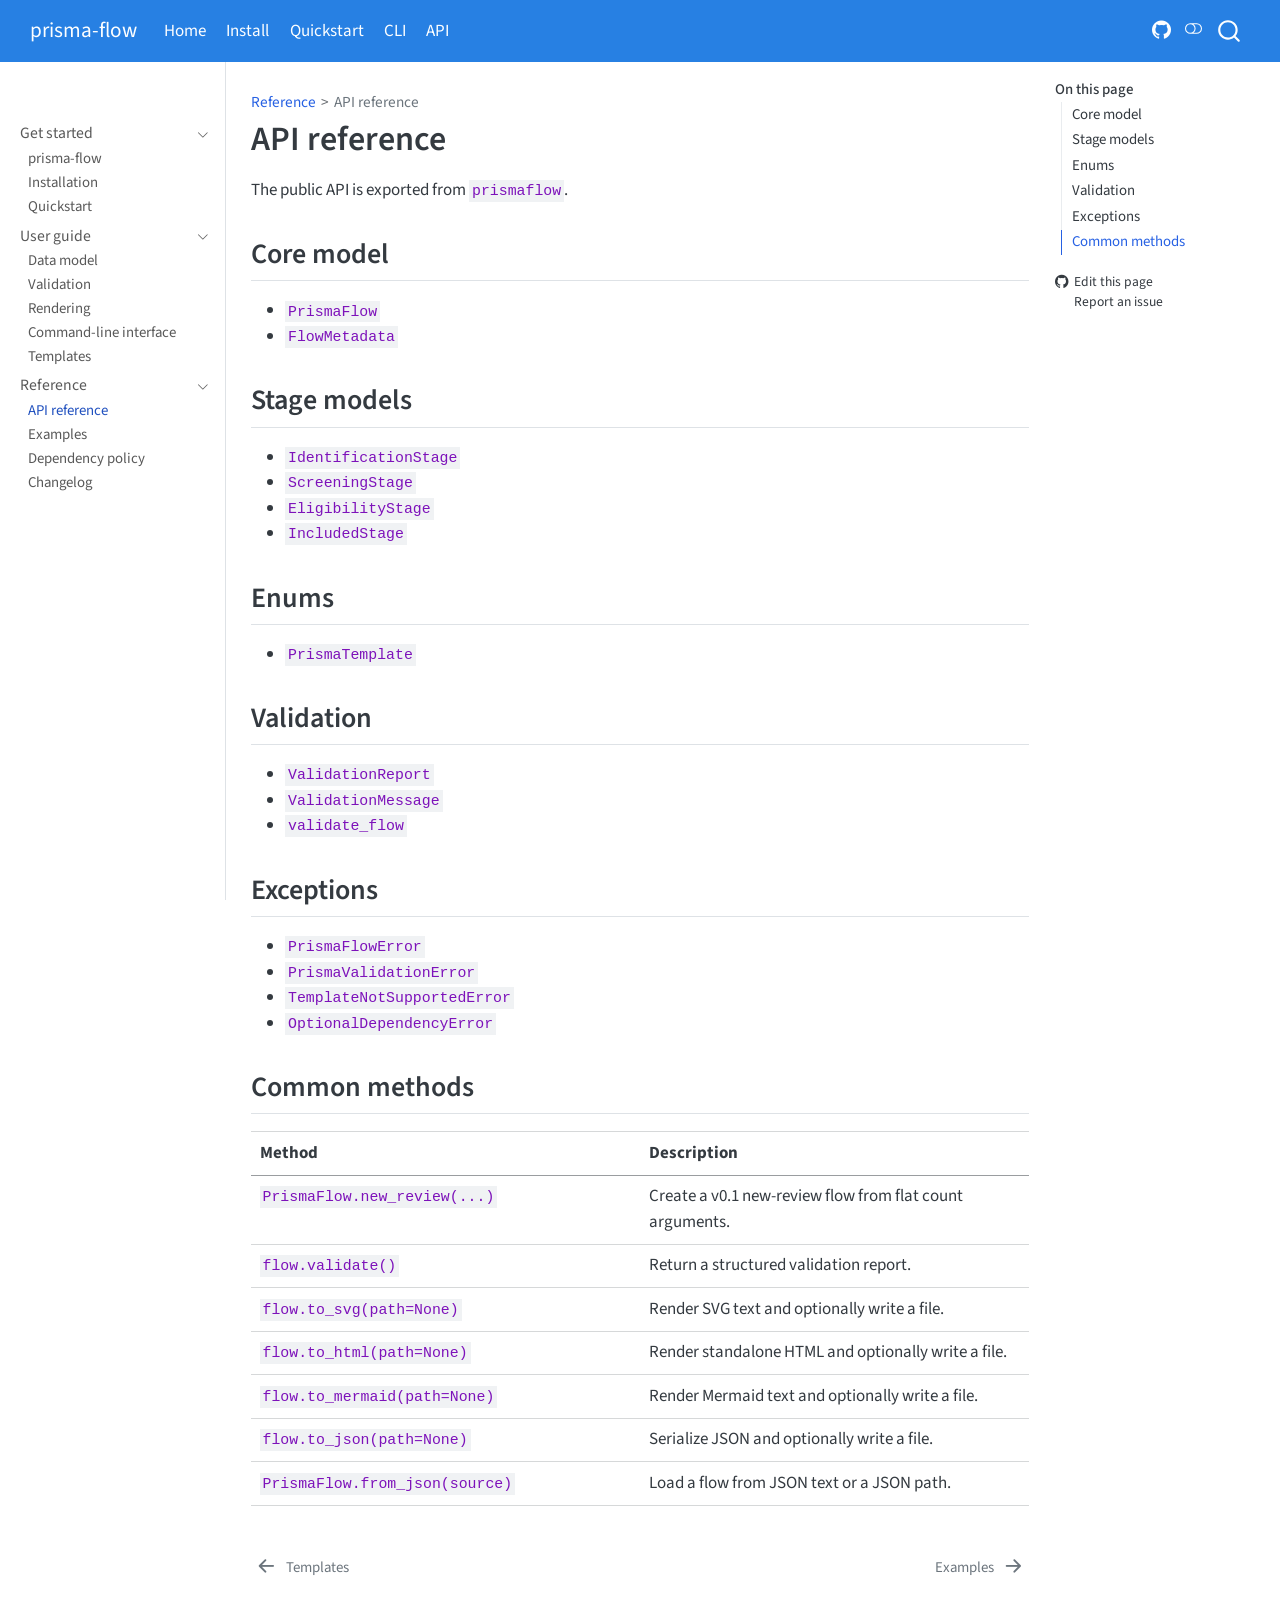
==== api.html @ 92dd4b5c "deploy: 2b3ecf8a06c8c4b205430295c2ef32ba2f91b2fa" ====
<!DOCTYPE html>
<html xmlns="http://www.w3.org/1999/xhtml" lang="en" xml:lang="en"><head>

<meta charset="utf-8">
<meta name="generator" content="quarto-1.9.37">

<meta name="viewport" content="width=device-width, initial-scale=1.0, user-scalable=yes">


<title>API reference – prisma-flow</title>
<style>
/* Default styles provided by pandoc.
** See https://pandoc.org/MANUAL.html#variables-for-html for config info.
*/
code{white-space: pre-wrap;}
span.smallcaps{font-variant: small-caps;}
div.columns{display: flex; gap: min(4vw, 1.5em);}
div.column{flex: auto; overflow-x: auto;}
div.hanging-indent{margin-left: 1.5em; text-indent: -1.5em;}
ul.task-list{list-style: none;}
ul.task-list li input[type="checkbox"] {
  width: 0.8em;
  margin: 0 0.8em 0.2em -1em; /* quarto-specific, see https://github.com/quarto-dev/quarto-cli/issues/4556 */ 
  vertical-align: middle;
}
</style>


<script src="site_libs/quarto-nav/quarto-nav.js"></script>
<script src="site_libs/quarto-nav/headroom.min.js"></script>
<script src="site_libs/clipboard/clipboard.min.js"></script>
<script src="site_libs/quarto-search/autocomplete.umd.js"></script>
<script src="site_libs/quarto-search/fuse.min.js"></script>
<script src="site_libs/quarto-search/quarto-search.js"></script>
<meta name="quarto:offset" content="./">
<link href="./examples.html" rel="next">
<link href="./templates.html" rel="prev">
<script src="site_libs/quarto-html/quarto.js" type="module"></script>
<script src="site_libs/quarto-html/tabsets/tabsets.js" type="module"></script>
<script src="site_libs/quarto-html/popper.min.js"></script>
<script src="site_libs/quarto-html/tippy.umd.min.js"></script>
<script src="site_libs/quarto-html/anchor.min.js"></script>
<link href="site_libs/quarto-html/tippy.css" rel="stylesheet">
<link href="site_libs/quarto-html/quarto-syntax-highlighting-7f8f88aac4f3542376d5c11b86a4c14d.css" rel="stylesheet" class="quarto-color-scheme" id="quarto-text-highlighting-styles">
<link href="site_libs/quarto-html/quarto-syntax-highlighting-dark-d0ae9245876894da5ac7e18953ecc5cc.css" rel="stylesheet" class="quarto-color-scheme quarto-color-alternate" id="quarto-text-highlighting-styles">
<link href="site_libs/quarto-html/quarto-syntax-highlighting-7f8f88aac4f3542376d5c11b86a4c14d.css" rel="stylesheet" class="quarto-color-scheme-extra" id="quarto-text-highlighting-styles">
<script src="site_libs/bootstrap/bootstrap.min.js"></script>
<link href="site_libs/bootstrap/bootstrap-icons.css" rel="stylesheet">
<link href="site_libs/bootstrap/bootstrap-ca876d9c3e9115ecd0f4bfac19b8b09c.min.css" rel="stylesheet" append-hash="true" class="quarto-color-scheme" id="quarto-bootstrap" data-mode="light">
<link href="site_libs/bootstrap/bootstrap-dark-ae6c1665d98a64ec5874f8fe7ee734e1.min.css" rel="stylesheet" append-hash="true" class="quarto-color-scheme quarto-color-alternate" id="quarto-bootstrap" data-mode="dark">
<link href="site_libs/bootstrap/bootstrap-ca876d9c3e9115ecd0f4bfac19b8b09c.min.css" rel="stylesheet" append-hash="true" class="quarto-color-scheme-extra" id="quarto-bootstrap" data-mode="light">
<script id="quarto-search-options" type="application/json">{
  "location": "navbar",
  "copy-button": false,
  "collapse-after": 3,
  "panel-placement": "end",
  "type": "overlay",
  "limit": 50,
  "keyboard-shortcut": [
    "f",
    "/",
    "s"
  ],
  "show-item-context": false,
  "language": {
    "search-no-results-text": "No results",
    "search-matching-documents-text": "matching documents",
    "search-copy-link-title": "Copy link to search",
    "search-hide-matches-text": "Hide additional matches",
    "search-more-match-text": "more match in this document",
    "search-more-matches-text": "more matches in this document",
    "search-clear-button-title": "Clear",
    "search-text-placeholder": "",
    "search-detached-cancel-button-title": "Cancel",
    "search-submit-button-title": "Submit",
    "search-label": "Search"
  }
}</script>


<link rel="stylesheet" href="styles.css">
</head>

<body class="nav-sidebar docked nav-fixed quarto-light"><script id="quarto-html-before-body" type="application/javascript">
    const toggleBodyColorMode = (bsSheetEl) => {
      const mode = bsSheetEl.getAttribute("data-mode");
      const bodyEl = window.document.querySelector("body");
      if (mode === "dark") {
        bodyEl.classList.add("quarto-dark");
        bodyEl.classList.remove("quarto-light");
      } else {
        bodyEl.classList.add("quarto-light");
        bodyEl.classList.remove("quarto-dark");
      }
    }
    const toggleBodyColorPrimary = () => {
      const bsSheetEl = window.document.querySelector("link#quarto-bootstrap:not([rel=disabled-stylesheet])");
      if (bsSheetEl) {
        toggleBodyColorMode(bsSheetEl);
      }
    }
    const setColorSchemeToggle = (alternate) => {
      const toggles = window.document.querySelectorAll('.quarto-color-scheme-toggle');
      for (let i=0; i < toggles.length; i++) {
        const toggle = toggles[i];
        if (toggle) {
          if (alternate) {
            toggle.classList.add("alternate");
          } else {
            toggle.classList.remove("alternate");
          }
        }
      }
    };
    const toggleColorMode = (alternate) => {
      // Switch the stylesheets
      const primaryStylesheets = window.document.querySelectorAll('link.quarto-color-scheme:not(.quarto-color-alternate)');
      const alternateStylesheets = window.document.querySelectorAll('link.quarto-color-scheme.quarto-color-alternate');
      manageTransitions('#quarto-margin-sidebar .nav-link', false);
      if (alternate) {
        // note: dark is layered on light, we don't disable primary!
        enableStylesheet(alternateStylesheets);
        for (const sheetNode of alternateStylesheets) {
          if (sheetNode.id === "quarto-bootstrap") {
            toggleBodyColorMode(sheetNode);
          }
        }
      } else {
        disableStylesheet(alternateStylesheets);
        enableStylesheet(primaryStylesheets)
        toggleBodyColorPrimary();
      }
      manageTransitions('#quarto-margin-sidebar .nav-link', true);
      // Switch the toggles
      setColorSchemeToggle(alternate)
      // Hack to workaround the fact that safari doesn't
      // properly recolor the scrollbar when toggling (#1455)
      if (navigator.userAgent.indexOf('Safari') > 0 && navigator.userAgent.indexOf('Chrome') == -1) {
        manageTransitions("body", false);
        window.scrollTo(0, 1);
        setTimeout(() => {
          window.scrollTo(0, 0);
          manageTransitions("body", true);
        }, 40);
      }
    }
    const disableStylesheet = (stylesheets) => {
      for (let i=0; i < stylesheets.length; i++) {
        const stylesheet = stylesheets[i];
        stylesheet.rel = 'disabled-stylesheet';
      }
    }
    const enableStylesheet = (stylesheets) => {
      for (let i=0; i < stylesheets.length; i++) {
        const stylesheet = stylesheets[i];
        if(stylesheet.rel !== 'stylesheet') { // for Chrome, which will still FOUC without this check
          stylesheet.rel = 'stylesheet';
        }
      }
    }
    const manageTransitions = (selector, allowTransitions) => {
      const els = window.document.querySelectorAll(selector);
      for (let i=0; i < els.length; i++) {
        const el = els[i];
        if (allowTransitions) {
          el.classList.remove('notransition');
        } else {
          el.classList.add('notransition');
        }
      }
    }
    const isFileUrl = () => {
      return window.location.protocol === 'file:';
    }
    const hasAlternateSentinel = () => {
      let styleSentinel = getColorSchemeSentinel();
      if (styleSentinel !== null) {
        return styleSentinel === "alternate";
      } else {
        return false;
      }
    }
    const setStyleSentinel = (alternate) => {
      const value = alternate ? "alternate" : "default";
      if (!isFileUrl()) {
        window.localStorage.setItem("quarto-color-scheme", value);
      } else {
        localAlternateSentinel = value;
      }
    }
    const getColorSchemeSentinel = () => {
      if (!isFileUrl()) {
        const storageValue = window.localStorage.getItem("quarto-color-scheme");
        return storageValue != null ? storageValue : localAlternateSentinel;
      } else {
        return localAlternateSentinel;
      }
    }
    const toggleGiscusIfUsed = (isAlternate, darkModeDefault) => {
      const baseTheme = document.querySelector('#giscus-base-theme')?.value ?? 'light';
      const alternateTheme = document.querySelector('#giscus-alt-theme')?.value ?? 'dark';
      let newTheme = '';
      if(authorPrefersDark) {
        newTheme = isAlternate ? baseTheme : alternateTheme;
      } else {
        newTheme = isAlternate ? alternateTheme : baseTheme;
      }
      const changeGiscusTheme = () => {
        // From: https://github.com/giscus/giscus/issues/336
        const sendMessage = (message) => {
          const iframe = document.querySelector('iframe.giscus-frame');
          if (!iframe) return;
          iframe.contentWindow.postMessage({ giscus: message }, 'https://giscus.app');
        }
        sendMessage({
          setConfig: {
            theme: newTheme
          }
        });
      }
      const isGiscussLoaded = window.document.querySelector('iframe.giscus-frame') !== null;
      if (isGiscussLoaded) {
        changeGiscusTheme();
      }
    };
    const authorPrefersDark = false;
    const darkModeDefault = authorPrefersDark;
      document.querySelector('link#quarto-text-highlighting-styles.quarto-color-scheme-extra').rel = 'disabled-stylesheet';
      document.querySelector('link#quarto-bootstrap.quarto-color-scheme-extra').rel = 'disabled-stylesheet';
    let localAlternateSentinel = darkModeDefault ? 'alternate' : 'default';
    // Dark / light mode switch
    window.quartoToggleColorScheme = () => {
      // Read the current dark / light value
      let toAlternate = !hasAlternateSentinel();
      toggleColorMode(toAlternate);
      setStyleSentinel(toAlternate);
      toggleGiscusIfUsed(toAlternate, darkModeDefault);
      window.dispatchEvent(new Event('resize'));
    };
    // Switch to dark mode if need be
    if (hasAlternateSentinel()) {
      toggleColorMode(true);
    } else {
      toggleColorMode(false);
    }
  </script>

<div id="quarto-search-results"></div>
  <header id="quarto-header" class="headroom fixed-top">
    <nav class="navbar navbar-expand-lg " data-bs-theme="dark">
      <div class="navbar-container container-fluid">
      <div class="navbar-brand-container mx-auto">
    <a class="navbar-brand" href="./index.html">
    <span class="navbar-title">prisma-flow</span>
    </a>
  </div>
            <div id="quarto-search" class="" title="Search"></div>
          <button class="navbar-toggler" type="button" data-bs-toggle="collapse" data-bs-target="#navbarCollapse" aria-controls="navbarCollapse" role="menu" aria-expanded="false" aria-label="Toggle navigation" onclick="if (window.quartoToggleHeadroom) { window.quartoToggleHeadroom(); }">
  <span class="navbar-toggler-icon"></span>
</button>
          <div class="collapse navbar-collapse" id="navbarCollapse">
            <ul class="navbar-nav navbar-nav-scroll me-auto">
  <li class="nav-item">
    <a class="nav-link active" href="./index.html" aria-current="page"> 
<span class="menu-text">Home</span></a>
  </li>  
  <li class="nav-item">
    <a class="nav-link" href="./installation.html"> 
<span class="menu-text">Install</span></a>
  </li>  
  <li class="nav-item">
    <a class="nav-link" href="./quickstart.html"> 
<span class="menu-text">Quickstart</span></a>
  </li>  
  <li class="nav-item">
    <a class="nav-link" href="./cli.html"> 
<span class="menu-text">CLI</span></a>
  </li>  
  <li class="nav-item">
    <a class="nav-link" href="./api.html"> 
<span class="menu-text">API</span></a>
  </li>  
</ul>
            <ul class="navbar-nav navbar-nav-scroll ms-auto">
  <li class="nav-item compact">
    <a class="nav-link" href="https://github.com/osl-incubator/prisma-flow"> <i class="bi bi-github" role="img" aria-label="GitHub repository">
</i> 
<span class="menu-text"></span></a>
  </li>  
</ul>
          </div> <!-- /navcollapse -->
            <div class="quarto-navbar-tools">
  <a href="" class="quarto-color-scheme-toggle quarto-navigation-tool  px-1" onclick="window.quartoToggleColorScheme(); return false;" title="Toggle dark mode"><i class="bi"></i></a>
</div>
      </div> <!-- /container-fluid -->
    </nav>
  <nav class="quarto-secondary-nav">
    <div class="container-fluid d-flex">
      <button type="button" class="quarto-btn-toggle btn" data-bs-toggle="collapse" role="button" data-bs-target=".quarto-sidebar-collapse-item" aria-controls="quarto-sidebar" aria-expanded="false" aria-label="Toggle sidebar navigation" onclick="if (window.quartoToggleHeadroom) { window.quartoToggleHeadroom(); }">
        <i class="bi bi-layout-text-sidebar-reverse"></i>
      </button>
        <nav class="quarto-page-breadcrumbs" aria-label="breadcrumb"><ol class="breadcrumb"><li class="breadcrumb-item"><a href="./api.html">Reference</a></li><li class="breadcrumb-item"><a href="./api.html">API reference</a></li></ol></nav>
        <a class="flex-grow-1" role="navigation" data-bs-toggle="collapse" data-bs-target=".quarto-sidebar-collapse-item" aria-controls="quarto-sidebar" aria-expanded="false" aria-label="Toggle sidebar navigation" onclick="if (window.quartoToggleHeadroom) { window.quartoToggleHeadroom(); }">      
        </a>
      <button type="button" class="btn quarto-search-button" aria-label="Search" onclick="window.quartoOpenSearch();">
        <i class="bi bi-search"></i>
      </button>
    </div>
  </nav>
</header>
<!-- content -->
<div id="quarto-content" class="quarto-container page-columns page-rows-contents page-layout-article page-navbar">
<!-- sidebar -->
  <nav id="quarto-sidebar" class="sidebar collapse collapse-horizontal quarto-sidebar-collapse-item sidebar-navigation docked overflow-auto">
        <div class="mt-2 flex-shrink-0 align-items-center">
        <div class="sidebar-search">
        <div id="quarto-search" class="" title="Search"></div>
        </div>
        </div>
    <div class="sidebar-menu-container"> 
    <ul class="list-unstyled mt-1">
        <li class="sidebar-item sidebar-item-section">
      <div class="sidebar-item-container"> 
            <a class="sidebar-item-text sidebar-link text-start" data-bs-toggle="collapse" data-bs-target="#quarto-sidebar-section-1" role="navigation" aria-expanded="true">
 <span class="menu-text">Get started</span></a>
          <a class="sidebar-item-toggle text-start" data-bs-toggle="collapse" data-bs-target="#quarto-sidebar-section-1" role="navigation" aria-expanded="true" aria-label="Toggle section">
            <i class="bi bi-chevron-right ms-2"></i>
          </a> 
      </div>
      <ul id="quarto-sidebar-section-1" class="collapse list-unstyled sidebar-section depth1 show">  
          <li class="sidebar-item">
  <div class="sidebar-item-container"> 
  <a href="./index.html" class="sidebar-item-text sidebar-link">
 <span class="menu-text">prisma-flow</span></a>
  </div>
</li>
          <li class="sidebar-item">
  <div class="sidebar-item-container"> 
  <a href="./installation.html" class="sidebar-item-text sidebar-link">
 <span class="menu-text">Installation</span></a>
  </div>
</li>
          <li class="sidebar-item">
  <div class="sidebar-item-container"> 
  <a href="./quickstart.html" class="sidebar-item-text sidebar-link">
 <span class="menu-text">Quickstart</span></a>
  </div>
</li>
      </ul>
  </li>
        <li class="sidebar-item sidebar-item-section">
      <div class="sidebar-item-container"> 
            <a class="sidebar-item-text sidebar-link text-start" data-bs-toggle="collapse" data-bs-target="#quarto-sidebar-section-2" role="navigation" aria-expanded="true">
 <span class="menu-text">User guide</span></a>
          <a class="sidebar-item-toggle text-start" data-bs-toggle="collapse" data-bs-target="#quarto-sidebar-section-2" role="navigation" aria-expanded="true" aria-label="Toggle section">
            <i class="bi bi-chevron-right ms-2"></i>
          </a> 
      </div>
      <ul id="quarto-sidebar-section-2" class="collapse list-unstyled sidebar-section depth1 show">  
          <li class="sidebar-item">
  <div class="sidebar-item-container"> 
  <a href="./data-model.html" class="sidebar-item-text sidebar-link">
 <span class="menu-text">Data model</span></a>
  </div>
</li>
          <li class="sidebar-item">
  <div class="sidebar-item-container"> 
  <a href="./validation.html" class="sidebar-item-text sidebar-link">
 <span class="menu-text">Validation</span></a>
  </div>
</li>
          <li class="sidebar-item">
  <div class="sidebar-item-container"> 
  <a href="./rendering.html" class="sidebar-item-text sidebar-link">
 <span class="menu-text">Rendering</span></a>
  </div>
</li>
          <li class="sidebar-item">
  <div class="sidebar-item-container"> 
  <a href="./cli.html" class="sidebar-item-text sidebar-link">
 <span class="menu-text">Command-line interface</span></a>
  </div>
</li>
          <li class="sidebar-item">
  <div class="sidebar-item-container"> 
  <a href="./templates.html" class="sidebar-item-text sidebar-link">
 <span class="menu-text">Templates</span></a>
  </div>
</li>
      </ul>
  </li>
        <li class="sidebar-item sidebar-item-section">
      <div class="sidebar-item-container"> 
            <a class="sidebar-item-text sidebar-link text-start" data-bs-toggle="collapse" data-bs-target="#quarto-sidebar-section-3" role="navigation" aria-expanded="true">
 <span class="menu-text">Reference</span></a>
          <a class="sidebar-item-toggle text-start" data-bs-toggle="collapse" data-bs-target="#quarto-sidebar-section-3" role="navigation" aria-expanded="true" aria-label="Toggle section">
            <i class="bi bi-chevron-right ms-2"></i>
          </a> 
      </div>
      <ul id="quarto-sidebar-section-3" class="collapse list-unstyled sidebar-section depth1 show">  
          <li class="sidebar-item">
  <div class="sidebar-item-container"> 
  <a href="./api.html" class="sidebar-item-text sidebar-link active">
 <span class="menu-text">API reference</span></a>
  </div>
</li>
          <li class="sidebar-item">
  <div class="sidebar-item-container"> 
  <a href="./examples.html" class="sidebar-item-text sidebar-link">
 <span class="menu-text">Examples</span></a>
  </div>
</li>
          <li class="sidebar-item">
  <div class="sidebar-item-container"> 
  <a href="./dependency-policy.html" class="sidebar-item-text sidebar-link">
 <span class="menu-text">Dependency policy</span></a>
  </div>
</li>
          <li class="sidebar-item">
  <div class="sidebar-item-container"> 
  <a href="./changelog.html" class="sidebar-item-text sidebar-link">
 <span class="menu-text">Changelog</span></a>
  </div>
</li>
      </ul>
  </li>
    </ul>
    </div>
</nav>
<div id="quarto-sidebar-glass" class="quarto-sidebar-collapse-item" data-bs-toggle="collapse" data-bs-target=".quarto-sidebar-collapse-item"></div>
<!-- margin-sidebar -->
    <div id="quarto-margin-sidebar" class="sidebar margin-sidebar">
        <nav id="TOC" role="doc-toc" class="toc-active">
    <h2 id="toc-title">On this page</h2>
   
  <ul>
  <li><a href="#core-model" id="toc-core-model" class="nav-link active" data-scroll-target="#core-model">Core model</a></li>
  <li><a href="#stage-models" id="toc-stage-models" class="nav-link" data-scroll-target="#stage-models">Stage models</a></li>
  <li><a href="#enums" id="toc-enums" class="nav-link" data-scroll-target="#enums">Enums</a></li>
  <li><a href="#validation" id="toc-validation" class="nav-link" data-scroll-target="#validation">Validation</a></li>
  <li><a href="#exceptions" id="toc-exceptions" class="nav-link" data-scroll-target="#exceptions">Exceptions</a></li>
  <li><a href="#common-methods" id="toc-common-methods" class="nav-link" data-scroll-target="#common-methods">Common methods</a></li>
  </ul>
<div class="toc-actions"><ul><li><a href="https://github.com/osl-incubator/prisma-flow/edit/main/api.qmd" class="toc-action"><i class="bi bi-github"></i>Edit this page</a></li><li><a href="https://github.com/osl-incubator/prisma-flow/issues/new" class="toc-action"><i class="bi empty"></i>Report an issue</a></li></ul></div></nav>
    </div>
<!-- main -->
<main class="content" id="quarto-document-content">


<header id="title-block-header" class="quarto-title-block default"><nav class="quarto-page-breadcrumbs quarto-title-breadcrumbs d-none d-lg-block" aria-label="breadcrumb"><ol class="breadcrumb"><li class="breadcrumb-item"><a href="./api.html">Reference</a></li><li class="breadcrumb-item"><a href="./api.html">API reference</a></li></ol></nav>
<div class="quarto-title">
<h1 class="title">API reference</h1>
</div>



<div class="quarto-title-meta">

    
  
    
  </div>
  


</header>


<p>The public API is exported from <code>prismaflow</code>.</p>
<section id="core-model" class="level2">
<h2 class="anchored" data-anchor-id="core-model">Core model</h2>
<ul>
<li><code>PrismaFlow</code></li>
<li><code>FlowMetadata</code></li>
</ul>
</section>
<section id="stage-models" class="level2">
<h2 class="anchored" data-anchor-id="stage-models">Stage models</h2>
<ul>
<li><code>IdentificationStage</code></li>
<li><code>ScreeningStage</code></li>
<li><code>EligibilityStage</code></li>
<li><code>IncludedStage</code></li>
</ul>
</section>
<section id="enums" class="level2">
<h2 class="anchored" data-anchor-id="enums">Enums</h2>
<ul>
<li><code>PrismaTemplate</code></li>
</ul>
</section>
<section id="validation" class="level2">
<h2 class="anchored" data-anchor-id="validation">Validation</h2>
<ul>
<li><code>ValidationReport</code></li>
<li><code>ValidationMessage</code></li>
<li><code>validate_flow</code></li>
</ul>
</section>
<section id="exceptions" class="level2">
<h2 class="anchored" data-anchor-id="exceptions">Exceptions</h2>
<ul>
<li><code>PrismaFlowError</code></li>
<li><code>PrismaValidationError</code></li>
<li><code>TemplateNotSupportedError</code></li>
<li><code>OptionalDependencyError</code></li>
</ul>
</section>
<section id="common-methods" class="level2">
<h2 class="anchored" data-anchor-id="common-methods">Common methods</h2>
<table class="caption-top table">
<colgroup>
<col style="width: 50%">
<col style="width: 50%">
</colgroup>
<thead>
<tr class="header">
<th>Method</th>
<th>Description</th>
</tr>
</thead>
<tbody>
<tr class="odd">
<td><code>PrismaFlow.new_review(...)</code></td>
<td>Create a v0.1 new-review flow from flat count arguments.</td>
</tr>
<tr class="even">
<td><code>flow.validate()</code></td>
<td>Return a structured validation report.</td>
</tr>
<tr class="odd">
<td><code>flow.to_svg(path=None)</code></td>
<td>Render SVG text and optionally write a file.</td>
</tr>
<tr class="even">
<td><code>flow.to_html(path=None)</code></td>
<td>Render standalone HTML and optionally write a file.</td>
</tr>
<tr class="odd">
<td><code>flow.to_mermaid(path=None)</code></td>
<td>Render Mermaid text and optionally write a file.</td>
</tr>
<tr class="even">
<td><code>flow.to_json(path=None)</code></td>
<td>Serialize JSON and optionally write a file.</td>
</tr>
<tr class="odd">
<td><code>PrismaFlow.from_json(source)</code></td>
<td>Load a flow from JSON text or a JSON path.</td>
</tr>
</tbody>
</table>


</section>

</main> <!-- /main -->
<script id="quarto-html-after-body" type="application/javascript">
  window.document.addEventListener("DOMContentLoaded", function (event) {
    // Ensure there is a toggle, if there isn't float one in the top right
    if (window.document.querySelector('.quarto-color-scheme-toggle') === null) {
      const a = window.document.createElement('a');
      a.classList.add('top-right');
      a.classList.add('quarto-color-scheme-toggle');
      a.href = "";
      a.onclick = function() { try { window.quartoToggleColorScheme(); } catch {} return false; };
      const i = window.document.createElement("i");
      i.classList.add('bi');
      a.appendChild(i);
      window.document.body.appendChild(a);
    }
    setColorSchemeToggle(hasAlternateSentinel())
    const icon = "";
    const anchorJS = new window.AnchorJS();
    anchorJS.options = {
      placement: 'right',
      icon: icon
    };
    anchorJS.add('.anchored');
    const isCodeAnnotation = (el) => {
      for (const clz of el.classList) {
        if (clz.startsWith('code-annotation-')) {                     
          return true;
        }
      }
      return false;
    }
    const onCopySuccess = function(e) {
      // button target
      const button = e.trigger;
      // don't keep focus
      button.blur();
      // flash "checked"
      button.classList.add('code-copy-button-checked');
      var currentTitle = button.getAttribute("title");
      button.setAttribute("title", "Copied!");
      let tooltip;
      if (window.bootstrap) {
        button.setAttribute("data-bs-toggle", "tooltip");
        button.setAttribute("data-bs-placement", "left");
        button.setAttribute("data-bs-title", "Copied!");
        tooltip = new bootstrap.Tooltip(button, 
          { trigger: "manual", 
            customClass: "code-copy-button-tooltip",
            offset: [0, -8]});
        tooltip.show();    
      }
      setTimeout(function() {
        if (tooltip) {
          tooltip.hide();
          button.removeAttribute("data-bs-title");
          button.removeAttribute("data-bs-toggle");
          button.removeAttribute("data-bs-placement");
        }
        button.setAttribute("title", currentTitle);
        button.classList.remove('code-copy-button-checked');
      }, 1000);
      // clear code selection
      e.clearSelection();
    }
    const getTextToCopy = function(trigger) {
      const outerScaffold = trigger.parentElement.cloneNode(true);
      const codeEl = outerScaffold.querySelector('code');
      for (const childEl of codeEl.children) {
        if (isCodeAnnotation(childEl)) {
          childEl.remove();
        }
      }
      return codeEl.innerText;
    }
    const clipboard = new window.ClipboardJS('.code-copy-button:not([data-in-quarto-modal])', {
      text: getTextToCopy
    });
    clipboard.on('success', onCopySuccess);
    if (window.document.getElementById('quarto-embedded-source-code-modal')) {
      const clipboardModal = new window.ClipboardJS('.code-copy-button[data-in-quarto-modal]', {
        text: getTextToCopy,
        container: window.document.getElementById('quarto-embedded-source-code-modal')
      });
      clipboardModal.on('success', onCopySuccess);
    }
      var localhostRegex = new RegExp(/^(?:http|https):\/\/localhost\:?[0-9]*\//);
      var mailtoRegex = new RegExp(/^mailto:/);
        var filterRegex = new RegExp("https:\/\/osl-incubator\.github\.io\/prisma-flow\/");
      var isInternal = (href) => {
          return filterRegex.test(href) || localhostRegex.test(href) || mailtoRegex.test(href);
      }
      // Inspect non-navigation links and adorn them if external
     var links = window.document.querySelectorAll('a[href]:not(.nav-link):not(.navbar-brand):not(.toc-action):not(.sidebar-link):not(.sidebar-item-toggle):not(.pagination-link):not(.no-external):not([aria-hidden]):not(.dropdown-item):not(.quarto-navigation-tool):not(.about-link)');
      for (var i=0; i<links.length; i++) {
        const link = links[i];
        if (!isInternal(link.href)) {
          // undo the damage that might have been done by quarto-nav.js in the case of
          // links that we want to consider external
          if (link.dataset.originalHref !== undefined) {
            link.href = link.dataset.originalHref;
          }
            // target, if specified
            link.setAttribute("target", "_blank");
            if (link.getAttribute("rel") === null) {
              link.setAttribute("rel", "noopener");
            }
        }
      }
    function tippyHover(el, contentFn, onTriggerFn, onUntriggerFn) {
      const config = {
        allowHTML: true,
        maxWidth: 500,
        delay: 100,
        arrow: false,
        appendTo: function(el) {
            return el.parentElement;
        },
        interactive: true,
        interactiveBorder: 10,
        theme: 'quarto',
        placement: 'bottom-start',
      };
      if (contentFn) {
        config.content = contentFn;
      }
      if (onTriggerFn) {
        config.onTrigger = onTriggerFn;
      }
      if (onUntriggerFn) {
        config.onUntrigger = onUntriggerFn;
      }
      window.tippy(el, config); 
    }
    const noterefs = window.document.querySelectorAll('a[role="doc-noteref"]');
    for (var i=0; i<noterefs.length; i++) {
      const ref = noterefs[i];
      tippyHover(ref, function() {
        // use id or data attribute instead here
        let href = ref.getAttribute('data-footnote-href') || ref.getAttribute('href');
        try { href = new URL(href).hash; } catch {}
        const id = href.replace(/^#\/?/, "");
        const note = window.document.getElementById(id);
        if (note) {
          return note.innerHTML;
        } else {
          return "";
        }
      });
    }
    const xrefs = window.document.querySelectorAll('a.quarto-xref');
    const processXRef = (id, note) => {
      // Strip column container classes
      const stripColumnClz = (el) => {
        el.classList.remove("page-full", "page-columns");
        if (el.children) {
          for (const child of el.children) {
            stripColumnClz(child);
          }
        }
      }
      stripColumnClz(note)
      if (id === null || id.startsWith('sec-')) {
        // Special case sections, only their first couple elements
        const container = document.createElement("div");
        if (note.children && note.children.length > 2) {
          container.appendChild(note.children[0].cloneNode(true));
          for (let i = 1; i < note.children.length; i++) {
            const child = note.children[i];
            if (child.tagName === "P" && child.innerText === "") {
              continue;
            } else {
              container.appendChild(child.cloneNode(true));
              break;
            }
          }
          if (window.Quarto?.typesetMath) {
            window.Quarto.typesetMath(container);
          }
          return container.innerHTML
        } else {
          if (window.Quarto?.typesetMath) {
            window.Quarto.typesetMath(note);
          }
          return note.innerHTML;
        }
      } else {
        // Remove any anchor links if they are present
        const anchorLink = note.querySelector('a.anchorjs-link');
        if (anchorLink) {
          anchorLink.remove();
        }
        if (window.Quarto?.typesetMath) {
          window.Quarto.typesetMath(note);
        }
        if (note.classList.contains("callout")) {
          return note.outerHTML;
        } else {
          return note.innerHTML;
        }
      }
    }
    for (var i=0; i<xrefs.length; i++) {
      const xref = xrefs[i];
      tippyHover(xref, undefined, function(instance) {
        instance.disable();
        let url = xref.getAttribute('href');
        let hash = undefined; 
        if (url.startsWith('#')) {
          hash = url;
        } else {
          try { hash = new URL(url).hash; } catch {}
        }
        if (hash) {
          const id = hash.replace(/^#\/?/, "");
          const note = window.document.getElementById(id);
          if (note !== null) {
            try {
              const html = processXRef(id, note.cloneNode(true));
              instance.setContent(html);
            } finally {
              instance.enable();
              instance.show();
            }
          } else {
            // See if we can fetch this
            fetch(url.split('#')[0])
            .then(res => res.text())
            .then(html => {
              const parser = new DOMParser();
              const htmlDoc = parser.parseFromString(html, "text/html");
              const note = htmlDoc.getElementById(id);
              if (note !== null) {
                const html = processXRef(id, note);
                instance.setContent(html);
              } 
            }).finally(() => {
              instance.enable();
              instance.show();
            });
          }
        } else {
          // See if we can fetch a full url (with no hash to target)
          // This is a special case and we should probably do some content thinning / targeting
          fetch(url)
          .then(res => res.text())
          .then(html => {
            const parser = new DOMParser();
            const htmlDoc = parser.parseFromString(html, "text/html");
            const note = htmlDoc.querySelector('main.content');
            if (note !== null) {
              // This should only happen for chapter cross references
              // (since there is no id in the URL)
              // remove the first header
              if (note.children.length > 0 && note.children[0].tagName === "HEADER") {
                note.children[0].remove();
              }
              const html = processXRef(null, note);
              instance.setContent(html);
            } 
          }).finally(() => {
            instance.enable();
            instance.show();
          });
        }
      }, function(instance) {
      });
    }
        let selectedAnnoteEl;
        const selectorForAnnotation = ( cell, annotation) => {
          let cellAttr = 'data-code-cell="' + cell + '"';
          let lineAttr = 'data-code-annotation="' +  annotation + '"';
          const selector = 'span[' + cellAttr + '][' + lineAttr + ']';
          return selector;
        }
        const selectCodeLines = (annoteEl) => {
          const doc = window.document;
          const targetCell = annoteEl.getAttribute("data-target-cell");
          const targetAnnotation = annoteEl.getAttribute("data-target-annotation");
          const annoteSpan = window.document.querySelector(selectorForAnnotation(targetCell, targetAnnotation));
          const lines = annoteSpan.getAttribute("data-code-lines").split(",");
          const lineIds = lines.map((line) => {
            return targetCell + "-" + line;
          })
          let top = null;
          let height = null;
          let parent = null;
          if (lineIds.length > 0) {
              //compute the position of the single el (top and bottom and make a div)
              const el = window.document.getElementById(lineIds[0]);
              top = el.offsetTop;
              height = el.offsetHeight;
              parent = el.parentElement.parentElement;
            if (lineIds.length > 1) {
              const lastEl = window.document.getElementById(lineIds[lineIds.length - 1]);
              const bottom = lastEl.offsetTop + lastEl.offsetHeight;
              height = bottom - top;
            }
            if (top !== null && height !== null && parent !== null) {
              // cook up a div (if necessary) and position it 
              let div = window.document.getElementById("code-annotation-line-highlight");
              if (div === null) {
                div = window.document.createElement("div");
                div.setAttribute("id", "code-annotation-line-highlight");
                div.style.position = 'absolute';
                parent.appendChild(div);
              }
              div.style.top = top - 2 + "px";
              div.style.height = height + 4 + "px";
              div.style.left = 0;
              let gutterDiv = window.document.getElementById("code-annotation-line-highlight-gutter");
              if (gutterDiv === null) {
                gutterDiv = window.document.createElement("div");
                gutterDiv.setAttribute("id", "code-annotation-line-highlight-gutter");
                gutterDiv.style.position = 'absolute';
                const codeCell = window.document.getElementById(targetCell);
                const gutter = codeCell.querySelector('.code-annotation-gutter');
                gutter.appendChild(gutterDiv);
              }
              gutterDiv.style.top = top - 2 + "px";
              gutterDiv.style.height = height + 4 + "px";
            }
            selectedAnnoteEl = annoteEl;
          }
        };
        const unselectCodeLines = () => {
          const elementsIds = ["code-annotation-line-highlight", "code-annotation-line-highlight-gutter"];
          elementsIds.forEach((elId) => {
            const div = window.document.getElementById(elId);
            if (div) {
              div.remove();
            }
          });
          selectedAnnoteEl = undefined;
        };
          // Handle positioning of the toggle
      window.addEventListener(
        "resize",
        throttle(() => {
          elRect = undefined;
          if (selectedAnnoteEl) {
            selectCodeLines(selectedAnnoteEl);
          }
        }, 10)
      );
      function throttle(fn, ms) {
      let throttle = false;
      let timer;
        return (...args) => {
          if(!throttle) { // first call gets through
              fn.apply(this, args);
              throttle = true;
          } else { // all the others get throttled
              if(timer) clearTimeout(timer); // cancel #2
              timer = setTimeout(() => {
                fn.apply(this, args);
                timer = throttle = false;
              }, ms);
          }
        };
      }
        // Attach click handler to the DT
        const annoteDls = window.document.querySelectorAll('dt[data-target-cell]');
        for (const annoteDlNode of annoteDls) {
          annoteDlNode.addEventListener('click', (event) => {
            const clickedEl = event.target;
            if (clickedEl !== selectedAnnoteEl) {
              unselectCodeLines();
              const activeEl = window.document.querySelector('dt[data-target-cell].code-annotation-active');
              if (activeEl) {
                activeEl.classList.remove('code-annotation-active');
              }
              selectCodeLines(clickedEl);
              clickedEl.classList.add('code-annotation-active');
            } else {
              // Unselect the line
              unselectCodeLines();
              clickedEl.classList.remove('code-annotation-active');
            }
          });
        }
    const findCites = (el) => {
      const parentEl = el.parentElement;
      if (parentEl) {
        const cites = parentEl.dataset.cites;
        if (cites) {
          return {
            el,
            cites: cites.split(' ')
          };
        } else {
          return findCites(el.parentElement)
        }
      } else {
        return undefined;
      }
    };
    var bibliorefs = window.document.querySelectorAll('a[role="doc-biblioref"]');
    for (var i=0; i<bibliorefs.length; i++) {
      const ref = bibliorefs[i];
      const citeInfo = findCites(ref);
      if (citeInfo) {
        tippyHover(citeInfo.el, function() {
          var popup = window.document.createElement('div');
          citeInfo.cites.forEach(function(cite) {
            var citeDiv = window.document.createElement('div');
            citeDiv.classList.add('hanging-indent');
            citeDiv.classList.add('csl-entry');
            var biblioDiv = window.document.getElementById('ref-' + cite);
            if (biblioDiv) {
              citeDiv.innerHTML = biblioDiv.innerHTML;
            }
            popup.appendChild(citeDiv);
          });
          return popup.innerHTML;
        });
      }
    }
  });
  </script>
<nav class="page-navigation">
  <div class="nav-page nav-page-previous">
      <a href="./templates.html" class="pagination-link" aria-label="Templates">
        <i class="bi bi-arrow-left-short"></i> <span class="nav-page-text">Templates</span>
      </a>          
  </div>
  <div class="nav-page nav-page-next">
      <a href="./examples.html" class="pagination-link" aria-label="Examples">
        <span class="nav-page-text">Examples</span> <i class="bi bi-arrow-right-short"></i>
      </a>
  </div>
</nav>
</div> <!-- /content -->




<footer class="footer"><div class="nav-footer"><div class="nav-footer-center"><div class="toc-actions d-sm-block d-md-none"><ul><li><a href="https://github.com/osl-incubator/prisma-flow/edit/main/api.qmd" class="toc-action"><i class="bi bi-github"></i>Edit this page</a></li><li><a href="https://github.com/osl-incubator/prisma-flow/issues/new" class="toc-action"><i class="bi empty"></i>Report an issue</a></li></ul></div></div></div></footer></body></html>
---- site_libs/quarto-html/tippy.css ----
.tippy-box[data-animation=fade][data-state=hidden]{opacity:0}[data-tippy-root]{max-width:calc(100vw - 10px)}.tippy-box{position:relative;background-color:#333;color:#fff;border-radius:4px;font-size:14px;line-height:1.4;white-space:normal;outline:0;transition-property:transform,visibility,opacity}.tippy-box[data-placement^=top]>.tippy-arrow{bottom:0}.tippy-box[data-placement^=top]>.tippy-arrow:before{bottom:-7px;left:0;border-width:8px 8px 0;border-top-color:initial;transform-origin:center top}.tippy-box[data-placement^=bottom]>.tippy-arrow{top:0}.tippy-box[data-placement^=bottom]>.tippy-arrow:before{top:-7px;left:0;border-width:0 8px 8px;border-bottom-color:initial;transform-origin:center bottom}.tippy-box[data-placement^=left]>.tippy-arrow{right:0}.tippy-box[data-placement^=left]>.tippy-arrow:before{border-width:8px 0 8px 8px;border-left-color:initial;right:-7px;transform-origin:center left}.tippy-box[data-placement^=right]>.tippy-arrow{left:0}.tippy-box[data-placement^=right]>.tippy-arrow:before{left:-7px;border-width:8px 8px 8px 0;border-right-color:initial;transform-origin:center right}.tippy-box[data-inertia][data-state=visible]{transition-timing-function:cubic-bezier(.54,1.5,.38,1.11)}.tippy-arrow{width:16px;height:16px;color:#333}.tippy-arrow:before{content:"";position:absolute;border-color:transparent;border-style:solid}.tippy-content{position:relative;padding:5px 9px;z-index:1}
---- site_libs/quarto-html/quarto-syntax-highlighting-7f8f88aac4f3542376d5c11b86a4c14d.css ----
/* quarto syntax highlight colors */
:root {
  --quarto-hl-ot-color: #003B4F;
  --quarto-hl-at-color: #657422;
  --quarto-hl-ss-color: #20794D;
  --quarto-hl-an-color: #5E5E5E;
  --quarto-hl-fu-color: #4758AB;
  --quarto-hl-st-color: #20794D;
  --quarto-hl-cf-color: #003B4F;
  --quarto-hl-op-color: #5E5E5E;
  --quarto-hl-er-color: #AD0000;
  --quarto-hl-bn-color: #AD0000;
  --quarto-hl-al-color: #AD0000;
  --quarto-hl-va-color: #111111;
  --quarto-hl-bu-color: inherit;
  --quarto-hl-ex-color: inherit;
  --quarto-hl-pp-color: #AD0000;
  --quarto-hl-in-color: #5E5E5E;
  --quarto-hl-vs-color: #20794D;
  --quarto-hl-wa-color: #5E5E5E;
  --quarto-hl-do-color: #5E5E5E;
  --quarto-hl-im-color: #00769E;
  --quarto-hl-ch-color: #20794D;
  --quarto-hl-dt-color: #AD0000;
  --quarto-hl-fl-color: #AD0000;
  --quarto-hl-co-color: #5E5E5E;
  --quarto-hl-cv-color: #5E5E5E;
  --quarto-hl-cn-color: #8f5902;
  --quarto-hl-sc-color: #5E5E5E;
  --quarto-hl-dv-color: #AD0000;
  --quarto-hl-kw-color: #003B4F;
}

/* other quarto variables */
:root {
  --quarto-font-monospace: SFMono-Regular, Menlo, Monaco, Consolas, "Liberation Mono", "Courier New", monospace;
}

/* syntax highlight based on Pandoc's rules */
pre > code.sourceCode > span {
  color: #003B4F;
}

code.sourceCode > span {
  color: #003B4F;
}

div.sourceCode,
div.sourceCode pre.sourceCode {
  color: #003B4F;
}

/* Normal */
code span {
  color: #003B4F;
}

/* Alert */
code span.al {
  color: #AD0000;
  font-style: inherit;
}

/* Annotation */
code span.an {
  color: #5E5E5E;
  font-style: inherit;
}

/* Attribute */
code span.at {
  color: #657422;
  font-style: inherit;
}

/* BaseN */
code span.bn {
  color: #AD0000;
  font-style: inherit;
}

/* BuiltIn */
code span.bu {
  font-style: inherit;
}

/* ControlFlow */
code span.cf {
  color: #003B4F;
  font-weight: bold;
  font-style: inherit;
}

/* Char */
code span.ch {
  color: #20794D;
  font-style: inherit;
}

/* Constant */
code span.cn {
  color: #8f5902;
  font-style: inherit;
}

/* Comment */
code span.co {
  color: #5E5E5E;
  font-style: inherit;
}

/* CommentVar */
code span.cv {
  color: #5E5E5E;
  font-style: italic;
}

/* Documentation */
code span.do {
  color: #5E5E5E;
  font-style: italic;
}

/* DataType */
code span.dt {
  color: #AD0000;
  font-style: inherit;
}

/* DecVal */
code span.dv {
  color: #AD0000;
  font-style: inherit;
}

/* Error */
code span.er {
  color: #AD0000;
  font-style: inherit;
}

/* Extension */
code span.ex {
  font-style: inherit;
}

/* Float */
code span.fl {
  color: #AD0000;
  font-style: inherit;
}

/* Function */
code span.fu {
  color: #4758AB;
  font-style: inherit;
}

/* Import */
code span.im {
  color: #00769E;
  font-style: inherit;
}

/* Information */
code span.in {
  color: #5E5E5E;
  font-style: inherit;
}

/* Keyword */
code span.kw {
  color: #003B4F;
  font-weight: bold;
  font-style: inherit;
}

/* Operator */
code span.op {
  color: #5E5E5E;
  font-style: inherit;
}

/* Other */
code span.ot {
  color: #003B4F;
  font-style: inherit;
}

/* Preprocessor */
code span.pp {
  color: #AD0000;
  font-style: inherit;
}

/* SpecialChar */
code span.sc {
  color: #5E5E5E;
  font-style: inherit;
}

/* SpecialString */
code span.ss {
  color: #20794D;
  font-style: inherit;
}

/* String */
code span.st {
  color: #20794D;
  font-style: inherit;
}

/* Variable */
code span.va {
  color: #111111;
  font-style: inherit;
}

/* VerbatimString */
code span.vs {
  color: #20794D;
  font-style: inherit;
}

/* Warning */
code span.wa {
  color: #5E5E5E;
  font-style: italic;
}

.prevent-inlining {
  content: "</";
}

/*# sourceMappingURL=789ad8cd35626ba772517505b42a116e.css.map */
---- site_libs/quarto-html/quarto-syntax-highlighting-dark-d0ae9245876894da5ac7e18953ecc5cc.css ----
/* quarto syntax highlight colors */
:root {
  --quarto-hl-al-color: #f07178;
  --quarto-hl-an-color: #d4d0ab;
  --quarto-hl-at-color: #00e0e0;
  --quarto-hl-bn-color: #d4d0ab;
  --quarto-hl-bu-color: #abe338;
  --quarto-hl-ch-color: #abe338;
  --quarto-hl-co-color: #f8f8f2;
  --quarto-hl-cv-color: #ffd700;
  --quarto-hl-cn-color: #ffd700;
  --quarto-hl-cf-color: #ffa07a;
  --quarto-hl-dt-color: #ffa07a;
  --quarto-hl-dv-color: #d4d0ab;
  --quarto-hl-do-color: #f8f8f2;
  --quarto-hl-er-color: #f07178;
  --quarto-hl-ex-color: #00e0e0;
  --quarto-hl-fl-color: #d4d0ab;
  --quarto-hl-fu-color: #ffa07a;
  --quarto-hl-im-color: #abe338;
  --quarto-hl-in-color: #d4d0ab;
  --quarto-hl-kw-color: #ffa07a;
  --quarto-hl-op-color: #ffa07a;
  --quarto-hl-ot-color: #00e0e0;
  --quarto-hl-pp-color: #dcc6e0;
  --quarto-hl-re-color: #00e0e0;
  --quarto-hl-sc-color: #abe338;
  --quarto-hl-ss-color: #abe338;
  --quarto-hl-st-color: #abe338;
  --quarto-hl-va-color: #00e0e0;
  --quarto-hl-vs-color: #abe338;
  --quarto-hl-wa-color: #dcc6e0;
}

/* other quarto variables */
:root {
  --quarto-font-monospace: SFMono-Regular, Menlo, Monaco, Consolas, "Liberation Mono", "Courier New", monospace;
}

/* syntax highlight based on Pandoc's rules */
pre > code.sourceCode > span {
  color: #f8f8f2;
}

code.sourceCode > span {
  color: #f8f8f2;
}

div.sourceCode,
div.sourceCode pre.sourceCode {
  color: #f8f8f2;
}

/* Normal */
code span {
  color: #f8f8f2;
}

/* Alert */
code span.al {
  color: #f07178;
}

/* Annotation */
code span.an {
  color: #d4d0ab;
}

/* Attribute */
code span.at {
  color: #00e0e0;
}

/* BaseN */
code span.bn {
  color: #d4d0ab;
}

/* BuiltIn */
code span.bu {
  color: #abe338;
}

/* ControlFlow */
code span.cf {
  font-weight: bold;
  color: #ffa07a;
}

/* Char */
code span.ch {
  color: #abe338;
}

/* Constant */
code span.cn {
  color: #ffd700;
}

/* Comment */
code span.co {
  font-style: italic;
  color: #f8f8f2;
}

/* CommentVar */
code span.cv {
  color: #ffd700;
}

/* Documentation */
code span.do {
  color: #f8f8f2;
}

/* DataType */
code span.dt {
  color: #ffa07a;
}

/* DecVal */
code span.dv {
  color: #d4d0ab;
}

/* Error */
code span.er {
  color: #f07178;
  text-decoration: underline;
}

/* Extension */
code span.ex {
  font-weight: bold;
  color: #00e0e0;
}

/* Float */
code span.fl {
  color: #d4d0ab;
}

/* Function */
code span.fu {
  color: #ffa07a;
}

/* Import */
code span.im {
  color: #abe338;
}

/* Information */
code span.in {
  color: #d4d0ab;
}

/* Keyword */
code span.kw {
  font-weight: bold;
  color: #ffa07a;
}

/* Operator */
code span.op {
  color: #ffa07a;
}

/* Other */
code span.ot {
  color: #00e0e0;
}

/* Preprocessor */
code span.pp {
  color: #dcc6e0;
}

/* RegionMarker */
code span.re {
  background-color: #f8f8f2;
  color: #00e0e0;
}

/* SpecialChar */
code span.sc {
  color: #abe338;
}

/* SpecialString */
code span.ss {
  color: #abe338;
}

/* String */
code span.st {
  color: #abe338;
}

/* Variable */
code span.va {
  color: #00e0e0;
}

/* VerbatimString */
code span.vs {
  color: #abe338;
}

/* Warning */
code span.wa {
  color: #dcc6e0;
}

.prevent-inlining {
  content: "</";
}

/*# sourceMappingURL=e2dac9153eaf3c552d5043f9565d03d7.css.map */
---- site_libs/quarto-html/quarto-syntax-highlighting-7f8f88aac4f3542376d5c11b86a4c14d.css ----
/* quarto syntax highlight colors */
:root {
  --quarto-hl-ot-color: #003B4F;
  --quarto-hl-at-color: #657422;
  --quarto-hl-ss-color: #20794D;
  --quarto-hl-an-color: #5E5E5E;
  --quarto-hl-fu-color: #4758AB;
  --quarto-hl-st-color: #20794D;
  --quarto-hl-cf-color: #003B4F;
  --quarto-hl-op-color: #5E5E5E;
  --quarto-hl-er-color: #AD0000;
  --quarto-hl-bn-color: #AD0000;
  --quarto-hl-al-color: #AD0000;
  --quarto-hl-va-color: #111111;
  --quarto-hl-bu-color: inherit;
  --quarto-hl-ex-color: inherit;
  --quarto-hl-pp-color: #AD0000;
  --quarto-hl-in-color: #5E5E5E;
  --quarto-hl-vs-color: #20794D;
  --quarto-hl-wa-color: #5E5E5E;
  --quarto-hl-do-color: #5E5E5E;
  --quarto-hl-im-color: #00769E;
  --quarto-hl-ch-color: #20794D;
  --quarto-hl-dt-color: #AD0000;
  --quarto-hl-fl-color: #AD0000;
  --quarto-hl-co-color: #5E5E5E;
  --quarto-hl-cv-color: #5E5E5E;
  --quarto-hl-cn-color: #8f5902;
  --quarto-hl-sc-color: #5E5E5E;
  --quarto-hl-dv-color: #AD0000;
  --quarto-hl-kw-color: #003B4F;
}

/* other quarto variables */
:root {
  --quarto-font-monospace: SFMono-Regular, Menlo, Monaco, Consolas, "Liberation Mono", "Courier New", monospace;
}

/* syntax highlight based on Pandoc's rules */
pre > code.sourceCode > span {
  color: #003B4F;
}

code.sourceCode > span {
  color: #003B4F;
}

div.sourceCode,
div.sourceCode pre.sourceCode {
  color: #003B4F;
}

/* Normal */
code span {
  color: #003B4F;
}

/* Alert */
code span.al {
  color: #AD0000;
  font-style: inherit;
}

/* Annotation */
code span.an {
  color: #5E5E5E;
  font-style: inherit;
}

/* Attribute */
code span.at {
  color: #657422;
  font-style: inherit;
}

/* BaseN */
code span.bn {
  color: #AD0000;
  font-style: inherit;
}

/* BuiltIn */
code span.bu {
  font-style: inherit;
}

/* ControlFlow */
code span.cf {
  color: #003B4F;
  font-weight: bold;
  font-style: inherit;
}

/* Char */
code span.ch {
  color: #20794D;
  font-style: inherit;
}

/* Constant */
code span.cn {
  color: #8f5902;
  font-style: inherit;
}

/* Comment */
code span.co {
  color: #5E5E5E;
  font-style: inherit;
}

/* CommentVar */
code span.cv {
  color: #5E5E5E;
  font-style: italic;
}

/* Documentation */
code span.do {
  color: #5E5E5E;
  font-style: italic;
}

/* DataType */
code span.dt {
  color: #AD0000;
  font-style: inherit;
}

/* DecVal */
code span.dv {
  color: #AD0000;
  font-style: inherit;
}

/* Error */
code span.er {
  color: #AD0000;
  font-style: inherit;
}

/* Extension */
code span.ex {
  font-style: inherit;
}

/* Float */
code span.fl {
  color: #AD0000;
  font-style: inherit;
}

/* Function */
code span.fu {
  color: #4758AB;
  font-style: inherit;
}

/* Import */
code span.im {
  color: #00769E;
  font-style: inherit;
}

/* Information */
code span.in {
  color: #5E5E5E;
  font-style: inherit;
}

/* Keyword */
code span.kw {
  color: #003B4F;
  font-weight: bold;
  font-style: inherit;
}

/* Operator */
code span.op {
  color: #5E5E5E;
  font-style: inherit;
}

/* Other */
code span.ot {
  color: #003B4F;
  font-style: inherit;
}

/* Preprocessor */
code span.pp {
  color: #AD0000;
  font-style: inherit;
}

/* SpecialChar */
code span.sc {
  color: #5E5E5E;
  font-style: inherit;
}

/* SpecialString */
code span.ss {
  color: #20794D;
  font-style: inherit;
}

/* String */
code span.st {
  color: #20794D;
  font-style: inherit;
}

/* Variable */
code span.va {
  color: #111111;
  font-style: inherit;
}

/* VerbatimString */
code span.vs {
  color: #20794D;
  font-style: inherit;
}

/* Warning */
code span.wa {
  color: #5E5E5E;
  font-style: italic;
}

.prevent-inlining {
  content: "</";
}

/*# sourceMappingURL=789ad8cd35626ba772517505b42a116e.css.map */
---- styles.css ----
:root {
  --pf-accent: #356859;
  --pf-accent-light: #e8f3ef;
}

.hero {
  padding: 2rem;
  border-radius: 1rem;
  background: linear-gradient(135deg, var(--pf-accent-light), #ffffff);
  border: 1px solid #d8e8e2;
  margin-bottom: 2rem;
}

.hero h1 {
  margin-top: 0;
}

.feature-grid {
  display: grid;
  gap: 1rem;
  grid-template-columns: repeat(auto-fit, minmax(220px, 1fr));
  margin: 1.5rem 0;
}

.feature-card {
  border: 1px solid #d8dee4;
  border-radius: 0.75rem;
  padding: 1rem;
  background: #ffffff;
}

.feature-card h3 {
  margin-top: 0;
  color: var(--pf-accent);
}

.callout-tip strong,
.callout-note strong {
  color: var(--pf-accent);
}
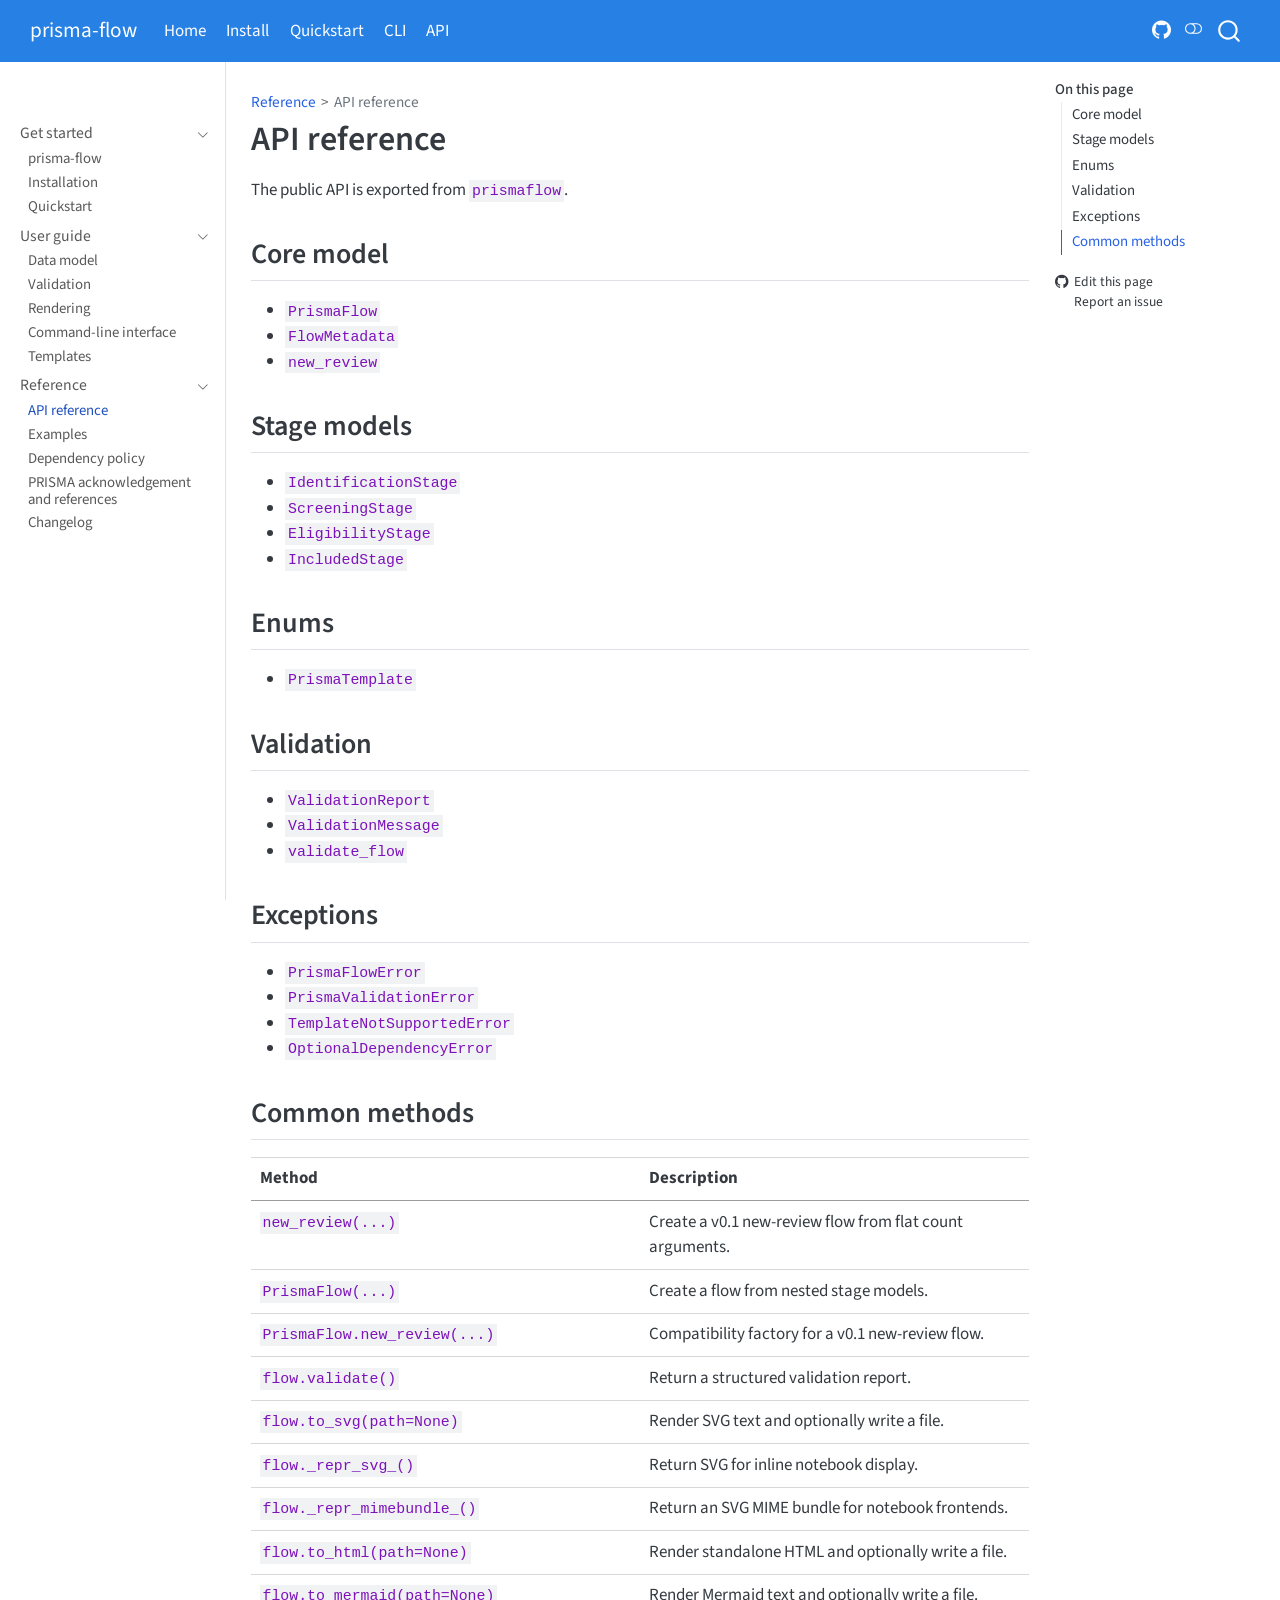
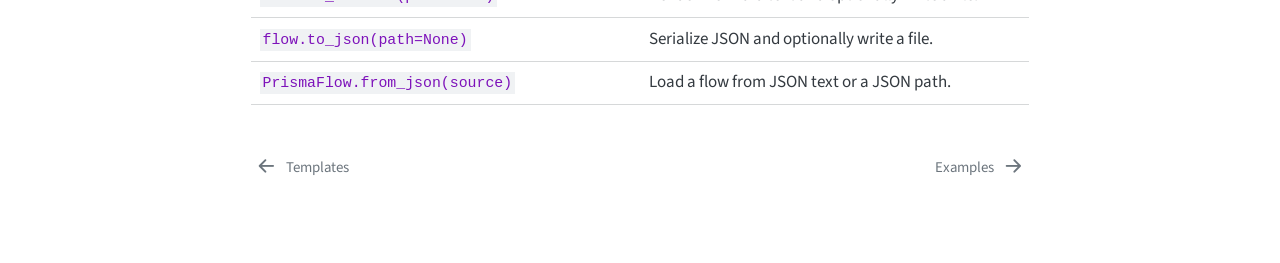
==== commit 14d36c5a: "deploy: f3e107f492adb418f9084b12cc951eaa3a691678" ====
--- a/api.html
+++ b/api.html
@@ -418,6 +418,12 @@
 </li>
           <li class="sidebar-item">
   <div class="sidebar-item-container"> 
+  <a href="./references.html" class="sidebar-item-text sidebar-link">
+ <span class="menu-text">PRISMA acknowledgement and references</span></a>
+  </div>
+</li>
+          <li class="sidebar-item">
+  <div class="sidebar-item-container"> 
   <a href="./changelog.html" class="sidebar-item-text sidebar-link">
  <span class="menu-text">Changelog</span></a>
   </div>
@@ -472,6 +478,7 @@
 <ul>
 <li><code>PrismaFlow</code></li>
 <li><code>FlowMetadata</code></li>
+<li><code>new_review</code></li>
 </ul>
 </section>
 <section id="stage-models" class="level2">
@@ -521,8 +528,16 @@
 </thead>
 <tbody>
 <tr class="odd">
+<td><code>new_review(...)</code></td>
+<td>Create a v0.1 new-review flow from flat count arguments.</td>
+</tr>
+<tr class="even">
+<td><code>PrismaFlow(...)</code></td>
+<td>Create a flow from nested stage models.</td>
+</tr>
+<tr class="odd">
 <td><code>PrismaFlow.new_review(...)</code></td>
-<td>Create a v0.1 new-review flow from flat count arguments.</td>
+<td>Compatibility factory for a v0.1 new-review flow.</td>
 </tr>
 <tr class="even">
 <td><code>flow.validate()</code></td>
@@ -531,6 +546,14 @@
 <tr class="odd">
 <td><code>flow.to_svg(path=None)</code></td>
 <td>Render SVG text and optionally write a file.</td>
+</tr>
+<tr class="even">
+<td><code>flow._repr_svg_()</code></td>
+<td>Return SVG for inline notebook display.</td>
+</tr>
+<tr class="odd">
+<td><code>flow._repr_mimebundle_()</code></td>
+<td>Return an SVG MIME bundle for notebook frontends.</td>
 </tr>
 <tr class="even">
 <td><code>flow.to_html(path=None)</code></td>
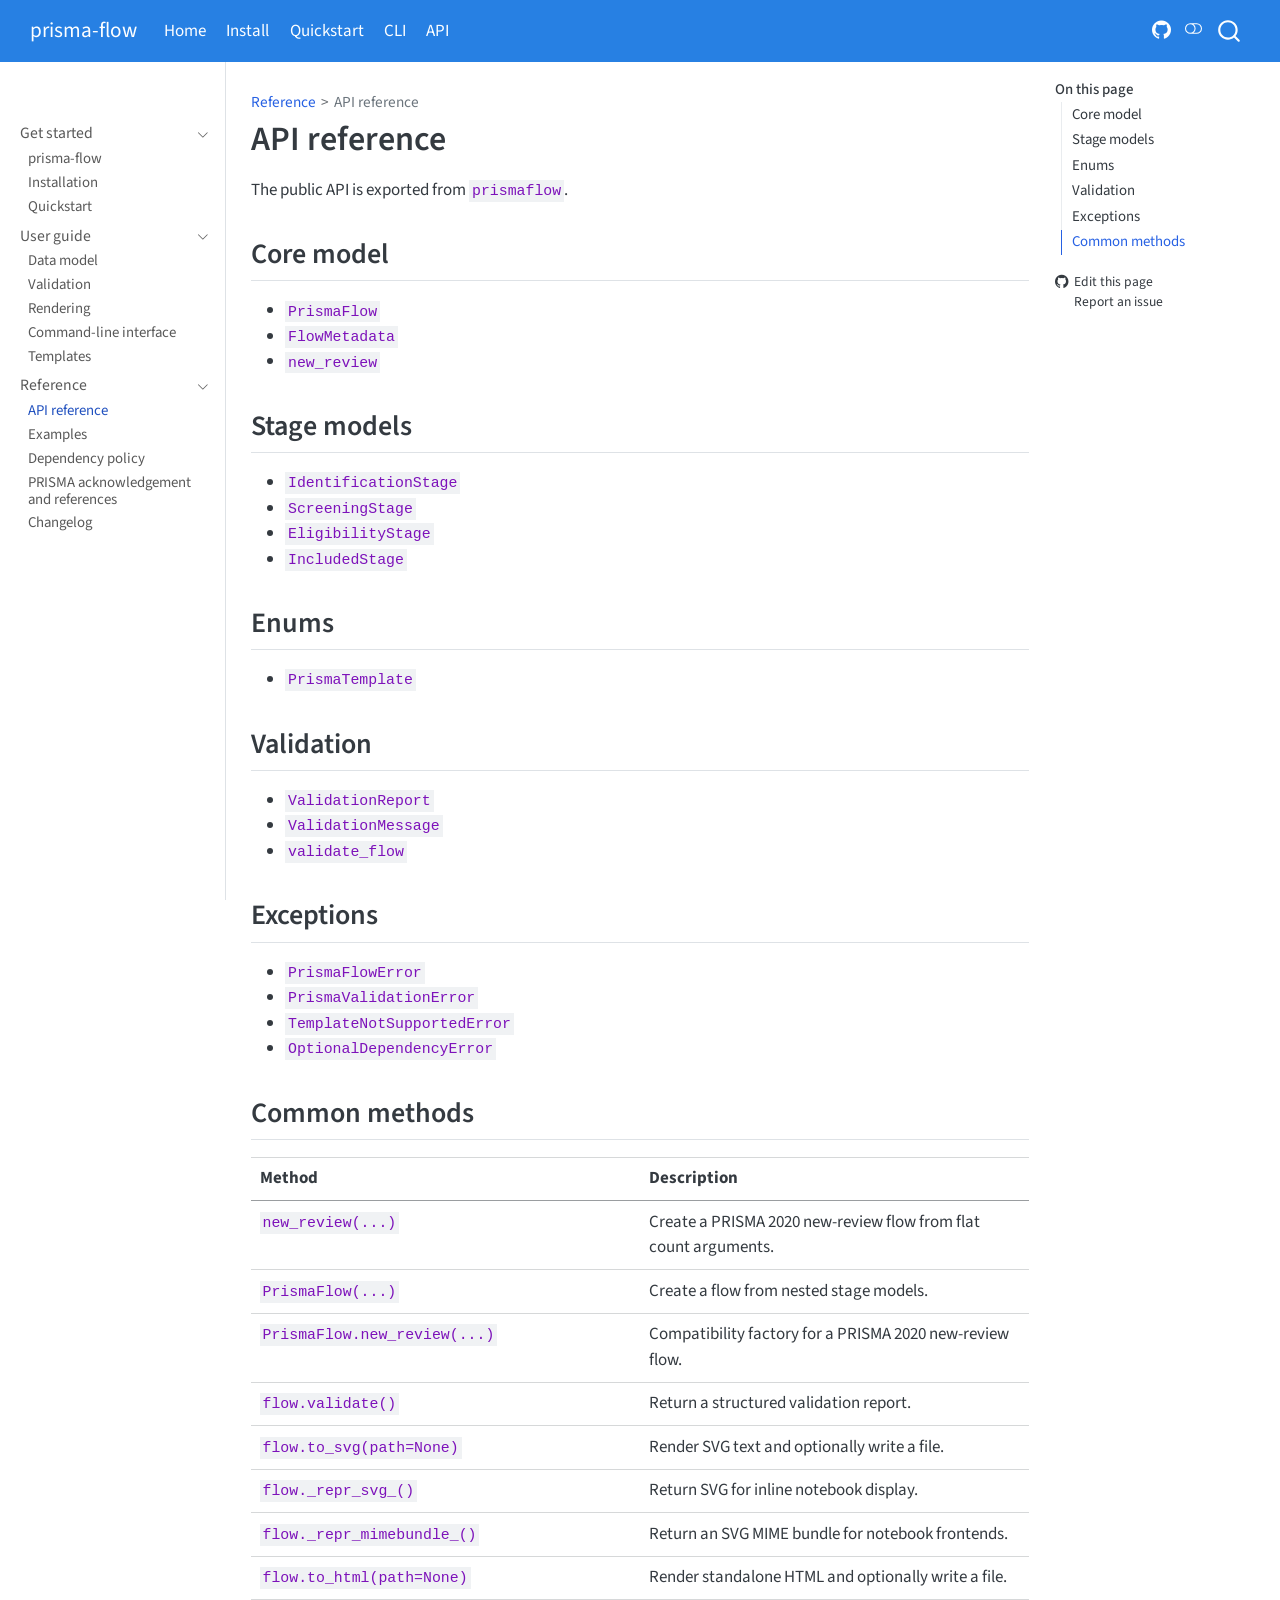
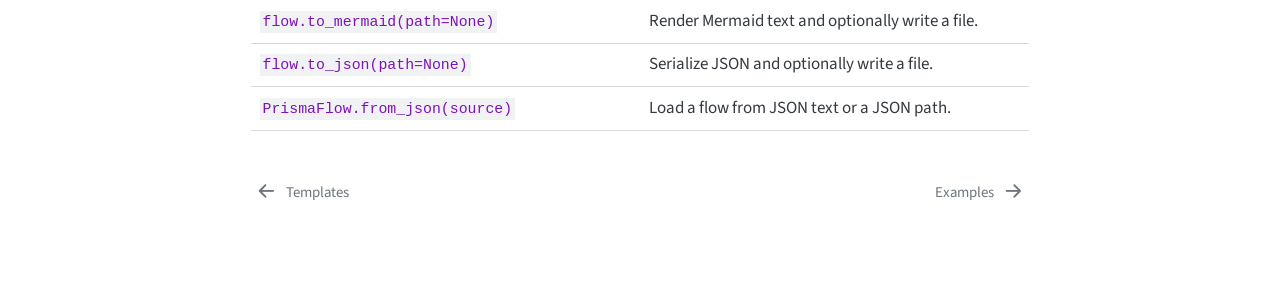
==== commit bf8accb4: "deploy: 8afa6d2adb26038da1ae318c2e553ea450e6b1a1" ====
--- a/api.html
+++ b/api.html
@@ -529,7 +529,7 @@
 <tbody>
 <tr class="odd">
 <td><code>new_review(...)</code></td>
-<td>Create a v0.1 new-review flow from flat count arguments.</td>
+<td>Create a PRISMA 2020 new-review flow from flat count arguments.</td>
 </tr>
 <tr class="even">
 <td><code>PrismaFlow(...)</code></td>
@@ -537,7 +537,7 @@
 </tr>
 <tr class="odd">
 <td><code>PrismaFlow.new_review(...)</code></td>
-<td>Compatibility factory for a v0.1 new-review flow.</td>
+<td>Compatibility factory for a PRISMA 2020 new-review flow.</td>
 </tr>
 <tr class="even">
 <td><code>flow.validate()</code></td>
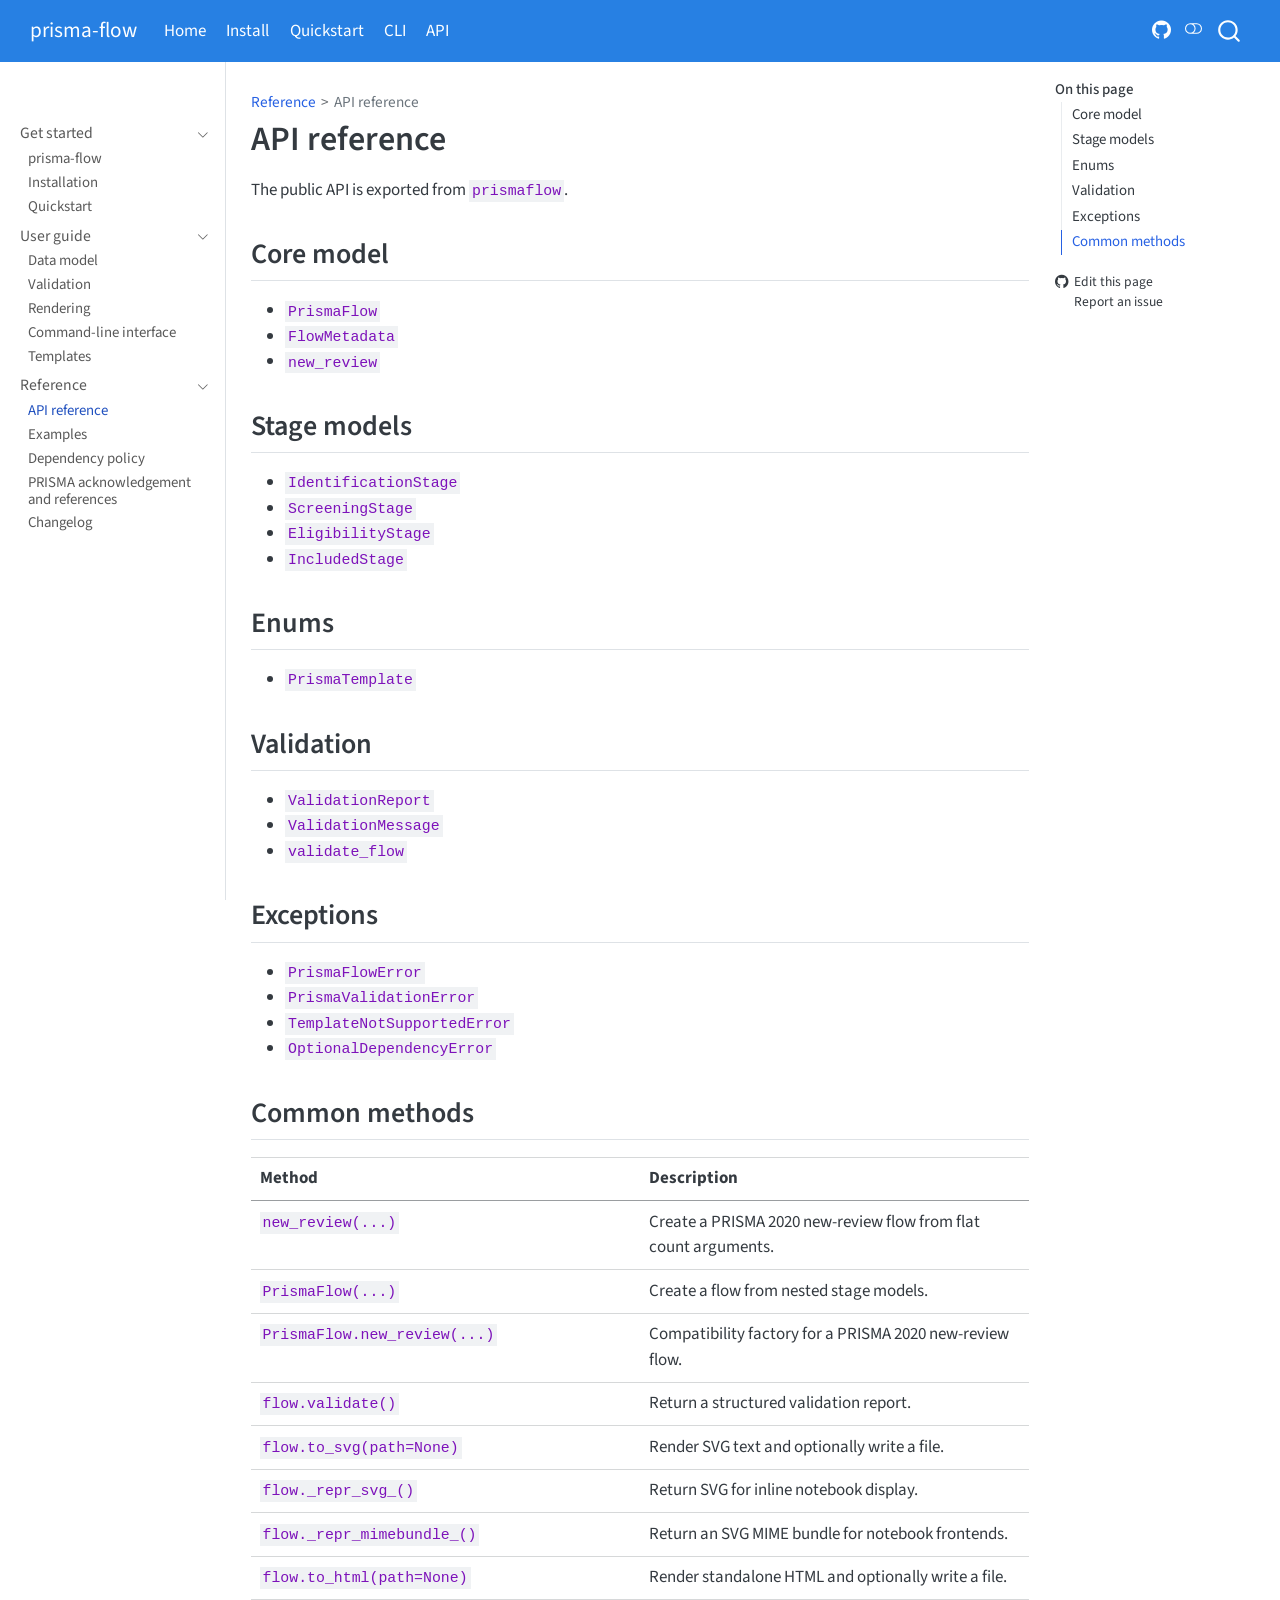
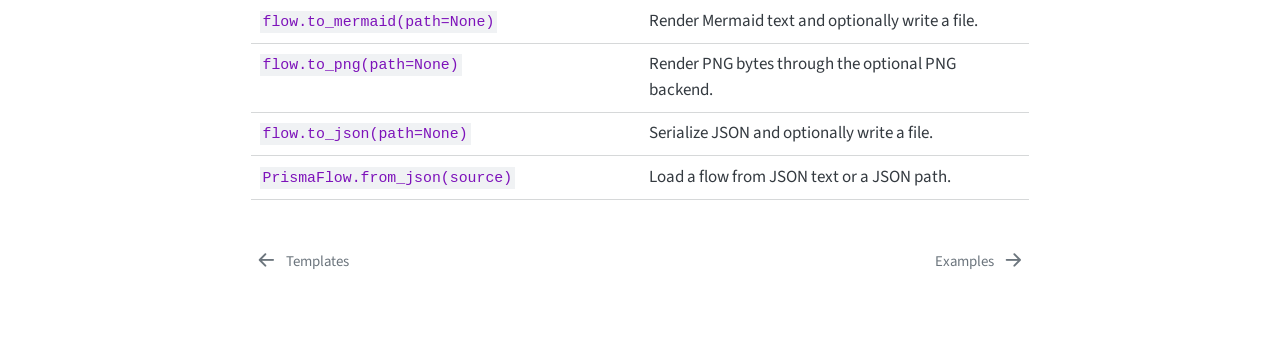
==== commit 0c9b1406: "deploy: 0a7adb07b9da43763555c920b07805e693760f80" ====
--- a/api.html
+++ b/api.html
@@ -564,10 +564,14 @@
 <td>Render Mermaid text and optionally write a file.</td>
 </tr>
 <tr class="even">
+<td><code>flow.to_png(path=None)</code></td>
+<td>Render PNG bytes through the optional PNG backend.</td>
+</tr>
+<tr class="odd">
 <td><code>flow.to_json(path=None)</code></td>
 <td>Serialize JSON and optionally write a file.</td>
 </tr>
-<tr class="odd">
+<tr class="even">
 <td><code>PrismaFlow.from_json(source)</code></td>
 <td>Load a flow from JSON text or a JSON path.</td>
 </tr>
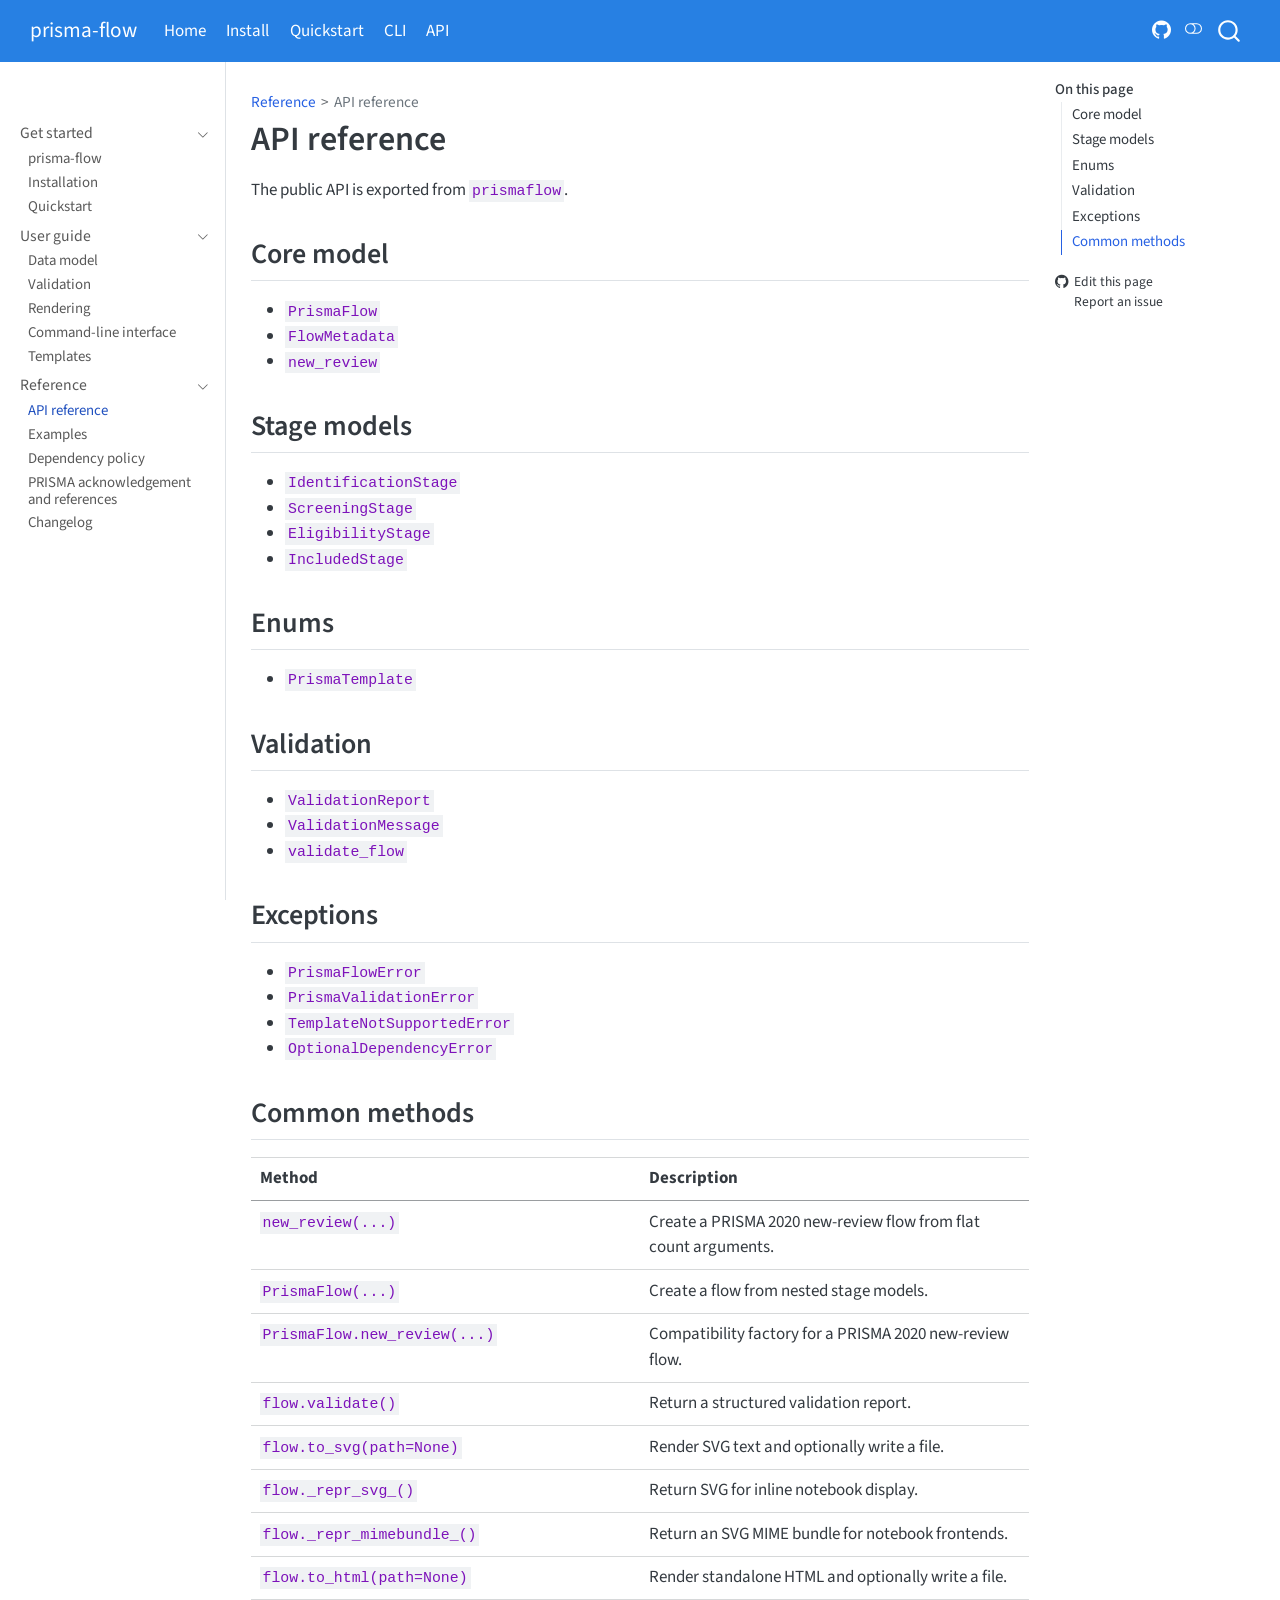
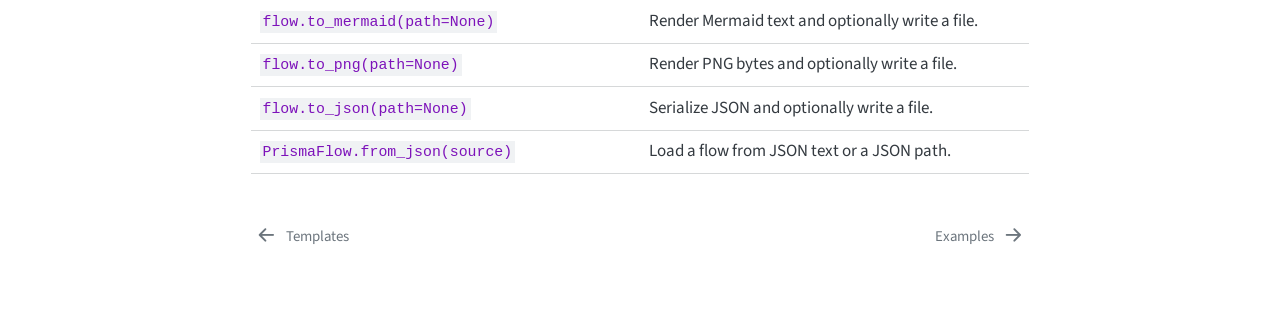
==== commit 36eb8f62: "deploy: a505c5bf189d01b490a27abd7249d5eeaf4c1ee1" ====
--- a/api.html
+++ b/api.html
@@ -565,7 +565,7 @@
 </tr>
 <tr class="even">
 <td><code>flow.to_png(path=None)</code></td>
-<td>Render PNG bytes through the optional PNG backend.</td>
+<td>Render PNG bytes and optionally write a file.</td>
 </tr>
 <tr class="odd">
 <td><code>flow.to_json(path=None)</code></td>
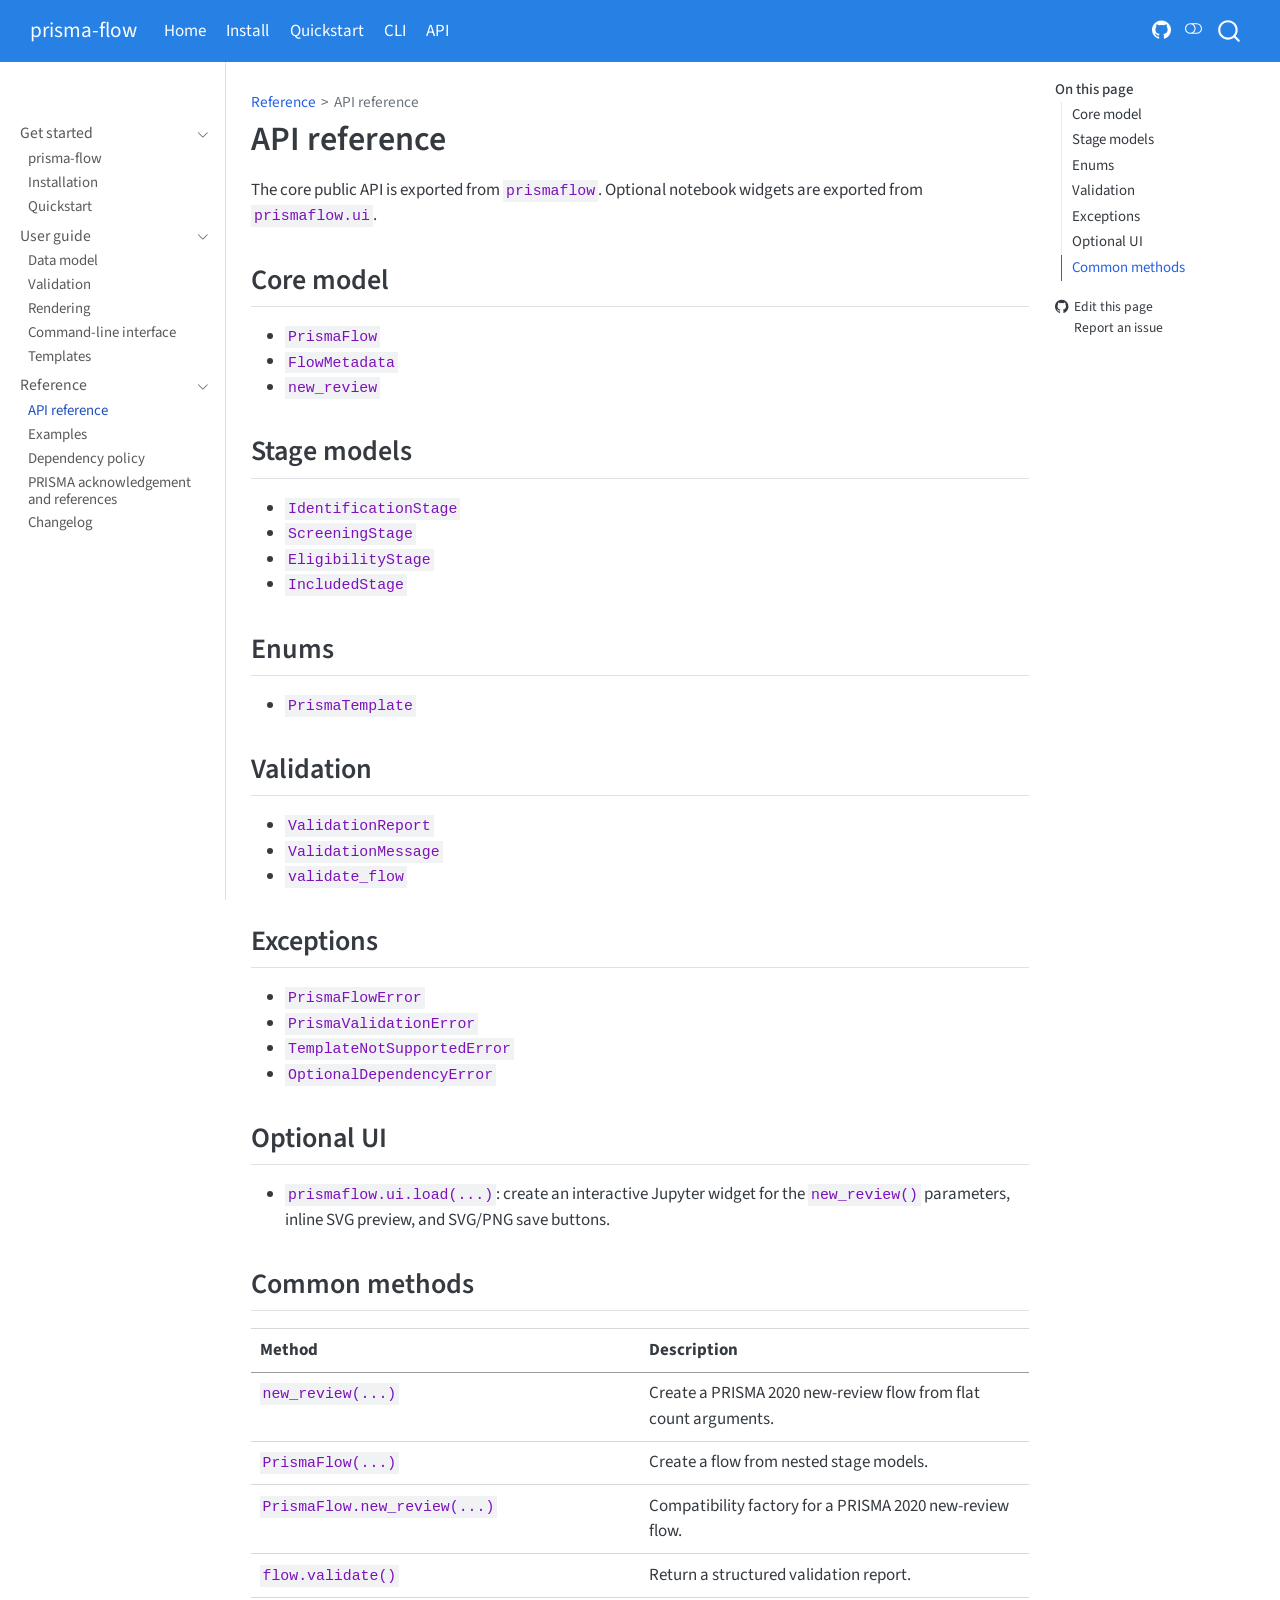
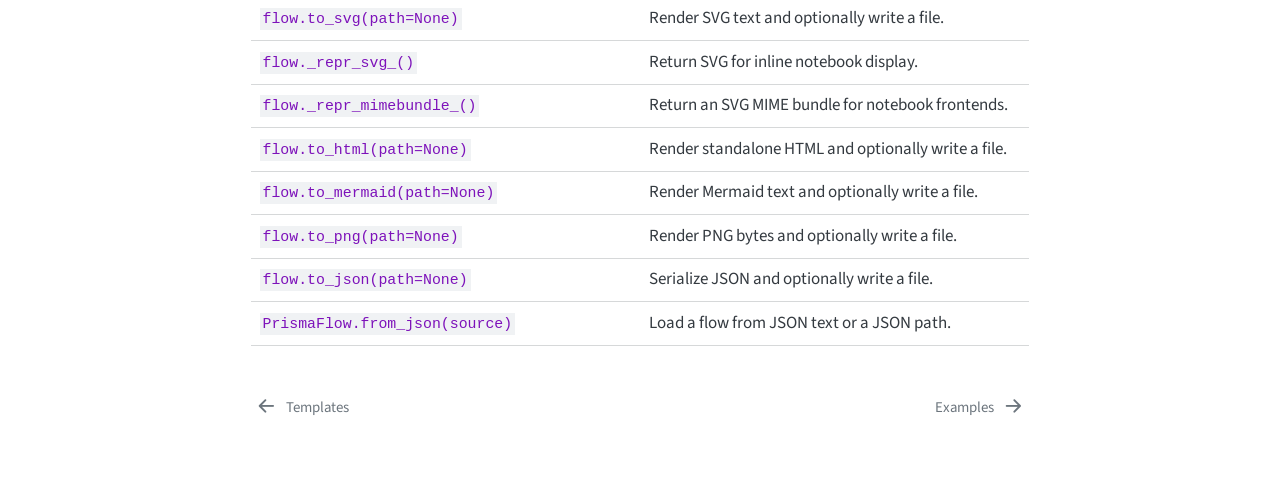
==== commit 35eee443: "deploy: c486c2081430e0161cf01011b8ea0379734e222d" ====
--- a/api.html
+++ b/api.html
@@ -2,7 +2,7 @@
 <html xmlns="http://www.w3.org/1999/xhtml" lang="en" xml:lang="en"><head>
 
 <meta charset="utf-8">
-<meta name="generator" content="quarto-1.9.37">
+<meta name="generator" content="quarto-1.9.38">
 
 <meta name="viewport" content="width=device-width, initial-scale=1.0, user-scalable=yes">
 
@@ -41,14 +41,14 @@
 <script src="site_libs/quarto-html/tippy.umd.min.js"></script>
 <script src="site_libs/quarto-html/anchor.min.js"></script>
 <link href="site_libs/quarto-html/tippy.css" rel="stylesheet">
-<link href="site_libs/quarto-html/quarto-syntax-highlighting-7f8f88aac4f3542376d5c11b86a4c14d.css" rel="stylesheet" class="quarto-color-scheme" id="quarto-text-highlighting-styles">
-<link href="site_libs/quarto-html/quarto-syntax-highlighting-dark-d0ae9245876894da5ac7e18953ecc5cc.css" rel="stylesheet" class="quarto-color-scheme quarto-color-alternate" id="quarto-text-highlighting-styles">
-<link href="site_libs/quarto-html/quarto-syntax-highlighting-7f8f88aac4f3542376d5c11b86a4c14d.css" rel="stylesheet" class="quarto-color-scheme-extra" id="quarto-text-highlighting-styles">
+<link href="site_libs/quarto-html/quarto-syntax-highlighting-15634bcf2e68342d4ad2dfa704d543f6.css" rel="stylesheet" class="quarto-color-scheme" id="quarto-text-highlighting-styles">
+<link href="site_libs/quarto-html/quarto-syntax-highlighting-dark-0a6b7249c26820e032cb0bd839ff02b1.css" rel="stylesheet" class="quarto-color-scheme quarto-color-alternate" id="quarto-text-highlighting-styles">
+<link href="site_libs/quarto-html/quarto-syntax-highlighting-15634bcf2e68342d4ad2dfa704d543f6.css" rel="stylesheet" class="quarto-color-scheme-extra" id="quarto-text-highlighting-styles">
 <script src="site_libs/bootstrap/bootstrap.min.js"></script>
 <link href="site_libs/bootstrap/bootstrap-icons.css" rel="stylesheet">
-<link href="site_libs/bootstrap/bootstrap-ca876d9c3e9115ecd0f4bfac19b8b09c.min.css" rel="stylesheet" append-hash="true" class="quarto-color-scheme" id="quarto-bootstrap" data-mode="light">
-<link href="site_libs/bootstrap/bootstrap-dark-ae6c1665d98a64ec5874f8fe7ee734e1.min.css" rel="stylesheet" append-hash="true" class="quarto-color-scheme quarto-color-alternate" id="quarto-bootstrap" data-mode="dark">
-<link href="site_libs/bootstrap/bootstrap-ca876d9c3e9115ecd0f4bfac19b8b09c.min.css" rel="stylesheet" append-hash="true" class="quarto-color-scheme-extra" id="quarto-bootstrap" data-mode="light">
+<link href="site_libs/bootstrap/bootstrap-2d0ba0525d8e1c92213e3022d4d0771f.min.css" rel="stylesheet" append-hash="true" class="quarto-color-scheme" id="quarto-bootstrap" data-mode="light">
+<link href="site_libs/bootstrap/bootstrap-dark-7a20ddddd3cbbfe429efc5f4f4f92fe7.min.css" rel="stylesheet" append-hash="true" class="quarto-color-scheme quarto-color-alternate" id="quarto-bootstrap" data-mode="dark">
+<link href="site_libs/bootstrap/bootstrap-2d0ba0525d8e1c92213e3022d4d0771f.min.css" rel="stylesheet" append-hash="true" class="quarto-color-scheme-extra" id="quarto-bootstrap" data-mode="light">
 <script id="quarto-search-options" type="application/json">{
   "location": "navbar",
   "copy-button": false,
@@ -445,6 +445,7 @@
   <li><a href="#enums" id="toc-enums" class="nav-link" data-scroll-target="#enums">Enums</a></li>
   <li><a href="#validation" id="toc-validation" class="nav-link" data-scroll-target="#validation">Validation</a></li>
   <li><a href="#exceptions" id="toc-exceptions" class="nav-link" data-scroll-target="#exceptions">Exceptions</a></li>
+  <li><a href="#optional-ui" id="toc-optional-ui" class="nav-link" data-scroll-target="#optional-ui">Optional UI</a></li>
   <li><a href="#common-methods" id="toc-common-methods" class="nav-link" data-scroll-target="#common-methods">Common methods</a></li>
   </ul>
 <div class="toc-actions"><ul><li><a href="https://github.com/osl-incubator/prisma-flow/edit/main/api.qmd" class="toc-action"><i class="bi bi-github"></i>Edit this page</a></li><li><a href="https://github.com/osl-incubator/prisma-flow/issues/new" class="toc-action"><i class="bi empty"></i>Report an issue</a></li></ul></div></nav>
@@ -472,7 +473,7 @@
 </header>
 
 
-<p>The public API is exported from <code>prismaflow</code>.</p>
+<p>The core public API is exported from <code>prismaflow</code>. Optional notebook widgets are exported from <code>prismaflow.ui</code>.</p>
 <section id="core-model" class="level2">
 <h2 class="anchored" data-anchor-id="core-model">Core model</h2>
 <ul>
@@ -511,6 +512,12 @@
 <li><code>PrismaValidationError</code></li>
 <li><code>TemplateNotSupportedError</code></li>
 <li><code>OptionalDependencyError</code></li>
+</ul>
+</section>
+<section id="optional-ui" class="level2">
+<h2 class="anchored" data-anchor-id="optional-ui">Optional UI</h2>
+<ul>
+<li><code>prismaflow.ui.load(...)</code>: create an interactive Jupyter widget for the <code>new_review()</code> parameters, inline SVG preview, and SVG/PNG save buttons.</li>
 </ul>
 </section>
 <section id="common-methods" class="level2">
--- a/site_libs/quarto-html/quarto-syntax-highlighting-15634bcf2e68342d4ad2dfa704d543f6.css
+++ b/site_libs/quarto-html/quarto-syntax-highlighting-15634bcf2e68342d4ad2dfa704d543f6.css
@@ -0,0 +1,236 @@
+/* quarto syntax highlight colors */
+:root {
+  --quarto-hl-ot-color: #003B4F;
+  --quarto-hl-at-color: #657422;
+  --quarto-hl-ss-color: #20794D;
+  --quarto-hl-an-color: #5E5E5E;
+  --quarto-hl-fu-color: #4758AB;
+  --quarto-hl-st-color: #20794D;
+  --quarto-hl-cf-color: #003B4F;
+  --quarto-hl-op-color: #5E5E5E;
+  --quarto-hl-er-color: #AD0000;
+  --quarto-hl-bn-color: #AD0000;
+  --quarto-hl-al-color: #AD0000;
+  --quarto-hl-va-color: #111111;
+  --quarto-hl-bu-color: inherit;
+  --quarto-hl-ex-color: inherit;
+  --quarto-hl-pp-color: #AD0000;
+  --quarto-hl-in-color: #5E5E5E;
+  --quarto-hl-vs-color: #20794D;
+  --quarto-hl-wa-color: #5E5E5E;
+  --quarto-hl-do-color: #5E5E5E;
+  --quarto-hl-im-color: #00769E;
+  --quarto-hl-ch-color: #20794D;
+  --quarto-hl-dt-color: #AD0000;
+  --quarto-hl-fl-color: #AD0000;
+  --quarto-hl-co-color: #5E5E5E;
+  --quarto-hl-cv-color: #5E5E5E;
+  --quarto-hl-cn-color: #8f5902;
+  --quarto-hl-sc-color: #5E5E5E;
+  --quarto-hl-dv-color: #AD0000;
+  --quarto-hl-kw-color: #003B4F;
+}
+
+/* other quarto variables */
+:root {
+  --quarto-font-monospace: SFMono-Regular, Menlo, Monaco, Consolas, "Liberation Mono", "Courier New", monospace;
+}
+
+/* syntax highlight based on Pandoc's rules */
+pre > code.sourceCode > span {
+  color: #003B4F;
+}
+
+code.sourceCode > span {
+  color: #003B4F;
+}
+
+div.sourceCode,
+div.sourceCode pre.sourceCode {
+  color: #003B4F;
+}
+
+/* Normal */
+code span {
+  color: #003B4F;
+}
+
+/* Alert */
+code span.al {
+  color: #AD0000;
+  font-style: inherit;
+}
+
+/* Annotation */
+code span.an {
+  color: #5E5E5E;
+  font-style: inherit;
+}
+
+/* Attribute */
+code span.at {
+  color: #657422;
+  font-style: inherit;
+}
+
+/* BaseN */
+code span.bn {
+  color: #AD0000;
+  font-style: inherit;
+}
+
+/* BuiltIn */
+code span.bu {
+  font-style: inherit;
+}
+
+/* ControlFlow */
+code span.cf {
+  color: #003B4F;
+  font-weight: bold;
+  font-style: inherit;
+}
+
+/* Char */
+code span.ch {
+  color: #20794D;
+  font-style: inherit;
+}
+
+/* Constant */
+code span.cn {
+  color: #8f5902;
+  font-style: inherit;
+}
+
+/* Comment */
+code span.co {
+  color: #5E5E5E;
+  font-style: inherit;
+}
+
+/* CommentVar */
+code span.cv {
+  color: #5E5E5E;
+  font-style: italic;
+}
+
+/* Documentation */
+code span.do {
+  color: #5E5E5E;
+  font-style: italic;
+}
+
+/* DataType */
+code span.dt {
+  color: #AD0000;
+  font-style: inherit;
+}
+
+/* DecVal */
+code span.dv {
+  color: #AD0000;
+  font-style: inherit;
+}
+
+/* Error */
+code span.er {
+  color: #AD0000;
+  font-style: inherit;
+}
+
+/* Extension */
+code span.ex {
+  font-style: inherit;
+}
+
+/* Float */
+code span.fl {
+  color: #AD0000;
+  font-style: inherit;
+}
+
+/* Function */
+code span.fu {
+  color: #4758AB;
+  font-style: inherit;
+}
+
+/* Import */
+code span.im {
+  color: #00769E;
+  font-style: inherit;
+}
+
+/* Information */
+code span.in {
+  color: #5E5E5E;
+  font-style: inherit;
+}
+
+/* Keyword */
+code span.kw {
+  color: #003B4F;
+  font-weight: bold;
+  font-style: inherit;
+}
+
+/* Operator */
+code span.op {
+  color: #5E5E5E;
+  font-style: inherit;
+}
+
+/* Other */
+code span.ot {
+  color: #003B4F;
+  font-style: inherit;
+}
+
+/* Preprocessor */
+code span.pp {
+  color: #AD0000;
+  font-style: inherit;
+}
+
+/* SpecialChar */
+code span.sc {
+  color: #5E5E5E;
+  font-style: inherit;
+}
+
+/* SpecialString */
+code span.ss {
+  color: #20794D;
+  font-style: inherit;
+}
+
+/* String */
+code span.st {
+  color: #20794D;
+  font-style: inherit;
+}
+
+/* Variable */
+code span.va {
+  color: #111111;
+  font-style: inherit;
+}
+
+/* VerbatimString */
+code span.vs {
+  color: #20794D;
+  font-style: inherit;
+}
+
+/* Warning */
+code span.wa {
+  color: #5E5E5E;
+  font-style: italic;
+}
+
+.prevent-inlining {
+  content: "</";
+}
+
+/*# sourceMappingURL=f23921c56f73e400b49028c9186a1aa0.css.map */
--- a/site_libs/quarto-html/quarto-syntax-highlighting-dark-0a6b7249c26820e032cb0bd839ff02b1.css
+++ b/site_libs/quarto-html/quarto-syntax-highlighting-dark-0a6b7249c26820e032cb0bd839ff02b1.css
@@ -0,0 +1,219 @@
+/* quarto syntax highlight colors */
+:root {
+  --quarto-hl-al-color: #f07178;
+  --quarto-hl-an-color: #d4d0ab;
+  --quarto-hl-at-color: #00e0e0;
+  --quarto-hl-bn-color: #d4d0ab;
+  --quarto-hl-bu-color: #abe338;
+  --quarto-hl-ch-color: #abe338;
+  --quarto-hl-co-color: #f8f8f2;
+  --quarto-hl-cv-color: #ffd700;
+  --quarto-hl-cn-color: #ffd700;
+  --quarto-hl-cf-color: #ffa07a;
+  --quarto-hl-dt-color: #ffa07a;
+  --quarto-hl-dv-color: #d4d0ab;
+  --quarto-hl-do-color: #f8f8f2;
+  --quarto-hl-er-color: #f07178;
+  --quarto-hl-ex-color: #00e0e0;
+  --quarto-hl-fl-color: #d4d0ab;
+  --quarto-hl-fu-color: #ffa07a;
+  --quarto-hl-im-color: #abe338;
+  --quarto-hl-in-color: #d4d0ab;
+  --quarto-hl-kw-color: #ffa07a;
+  --quarto-hl-op-color: #ffa07a;
+  --quarto-hl-ot-color: #00e0e0;
+  --quarto-hl-pp-color: #dcc6e0;
+  --quarto-hl-re-color: #00e0e0;
+  --quarto-hl-sc-color: #abe338;
+  --quarto-hl-ss-color: #abe338;
+  --quarto-hl-st-color: #abe338;
+  --quarto-hl-va-color: #00e0e0;
+  --quarto-hl-vs-color: #abe338;
+  --quarto-hl-wa-color: #dcc6e0;
+}
+
+/* other quarto variables */
+:root {
+  --quarto-font-monospace: SFMono-Regular, Menlo, Monaco, Consolas, "Liberation Mono", "Courier New", monospace;
+}
+
+/* syntax highlight based on Pandoc's rules */
+pre > code.sourceCode > span {
+  color: #f8f8f2;
+}
+
+code.sourceCode > span {
+  color: #f8f8f2;
+}
+
+div.sourceCode,
+div.sourceCode pre.sourceCode {
+  color: #f8f8f2;
+}
+
+/* Normal */
+code span {
+  color: #f8f8f2;
+}
+
+/* Alert */
+code span.al {
+  color: #f07178;
+}
+
+/* Annotation */
+code span.an {
+  color: #d4d0ab;
+}
+
+/* Attribute */
+code span.at {
+  color: #00e0e0;
+}
+
+/* BaseN */
+code span.bn {
+  color: #d4d0ab;
+}
+
+/* BuiltIn */
+code span.bu {
+  color: #abe338;
+}
+
+/* ControlFlow */
+code span.cf {
+  font-weight: bold;
+  color: #ffa07a;
+}
+
+/* Char */
+code span.ch {
+  color: #abe338;
+}
+
+/* Constant */
+code span.cn {
+  color: #ffd700;
+}
+
+/* Comment */
+code span.co {
+  font-style: italic;
+  color: #f8f8f2;
+}
+
+/* CommentVar */
+code span.cv {
+  color: #ffd700;
+}
+
+/* Documentation */
+code span.do {
+  color: #f8f8f2;
+}
+
+/* DataType */
+code span.dt {
+  color: #ffa07a;
+}
+
+/* DecVal */
+code span.dv {
+  color: #d4d0ab;
+}
+
+/* Error */
+code span.er {
+  color: #f07178;
+  text-decoration: underline;
+}
+
+/* Extension */
+code span.ex {
+  font-weight: bold;
+  color: #00e0e0;
+}
+
+/* Float */
+code span.fl {
+  color: #d4d0ab;
+}
+
+/* Function */
+code span.fu {
+  color: #ffa07a;
+}
+
+/* Import */
+code span.im {
+  color: #abe338;
+}
+
+/* Information */
+code span.in {
+  color: #d4d0ab;
+}
+
+/* Keyword */
+code span.kw {
+  font-weight: bold;
+  color: #ffa07a;
+}
+
+/* Operator */
+code span.op {
+  color: #ffa07a;
+}
+
+/* Other */
+code span.ot {
+  color: #00e0e0;
+}
+
+/* Preprocessor */
+code span.pp {
+  color: #dcc6e0;
+}
+
+/* RegionMarker */
+code span.re {
+  background-color: #f8f8f2;
+  color: #00e0e0;
+}
+
+/* SpecialChar */
+code span.sc {
+  color: #abe338;
+}
+
+/* SpecialString */
+code span.ss {
+  color: #abe338;
+}
+
+/* String */
+code span.st {
+  color: #abe338;
+}
+
+/* Variable */
+code span.va {
+  color: #00e0e0;
+}
+
+/* VerbatimString */
+code span.vs {
+  color: #abe338;
+}
+
+/* Warning */
+code span.wa {
+  color: #dcc6e0;
+}
+
+.prevent-inlining {
+  content: "</";
+}
+
+/*# sourceMappingURL=175367c052bafc98bd680af3479823f0.css.map */
--- a/site_libs/quarto-html/quarto-syntax-highlighting-15634bcf2e68342d4ad2dfa704d543f6.css
+++ b/site_libs/quarto-html/quarto-syntax-highlighting-15634bcf2e68342d4ad2dfa704d543f6.css
@@ -0,0 +1,236 @@
+/* quarto syntax highlight colors */
+:root {
+  --quarto-hl-ot-color: #003B4F;
+  --quarto-hl-at-color: #657422;
+  --quarto-hl-ss-color: #20794D;
+  --quarto-hl-an-color: #5E5E5E;
+  --quarto-hl-fu-color: #4758AB;
+  --quarto-hl-st-color: #20794D;
+  --quarto-hl-cf-color: #003B4F;
+  --quarto-hl-op-color: #5E5E5E;
+  --quarto-hl-er-color: #AD0000;
+  --quarto-hl-bn-color: #AD0000;
+  --quarto-hl-al-color: #AD0000;
+  --quarto-hl-va-color: #111111;
+  --quarto-hl-bu-color: inherit;
+  --quarto-hl-ex-color: inherit;
+  --quarto-hl-pp-color: #AD0000;
+  --quarto-hl-in-color: #5E5E5E;
+  --quarto-hl-vs-color: #20794D;
+  --quarto-hl-wa-color: #5E5E5E;
+  --quarto-hl-do-color: #5E5E5E;
+  --quarto-hl-im-color: #00769E;
+  --quarto-hl-ch-color: #20794D;
+  --quarto-hl-dt-color: #AD0000;
+  --quarto-hl-fl-color: #AD0000;
+  --quarto-hl-co-color: #5E5E5E;
+  --quarto-hl-cv-color: #5E5E5E;
+  --quarto-hl-cn-color: #8f5902;
+  --quarto-hl-sc-color: #5E5E5E;
+  --quarto-hl-dv-color: #AD0000;
+  --quarto-hl-kw-color: #003B4F;
+}
+
+/* other quarto variables */
+:root {
+  --quarto-font-monospace: SFMono-Regular, Menlo, Monaco, Consolas, "Liberation Mono", "Courier New", monospace;
+}
+
+/* syntax highlight based on Pandoc's rules */
+pre > code.sourceCode > span {
+  color: #003B4F;
+}
+
+code.sourceCode > span {
+  color: #003B4F;
+}
+
+div.sourceCode,
+div.sourceCode pre.sourceCode {
+  color: #003B4F;
+}
+
+/* Normal */
+code span {
+  color: #003B4F;
+}
+
+/* Alert */
+code span.al {
+  color: #AD0000;
+  font-style: inherit;
+}
+
+/* Annotation */
+code span.an {
+  color: #5E5E5E;
+  font-style: inherit;
+}
+
+/* Attribute */
+code span.at {
+  color: #657422;
+  font-style: inherit;
+}
+
+/* BaseN */
+code span.bn {
+  color: #AD0000;
+  font-style: inherit;
+}
+
+/* BuiltIn */
+code span.bu {
+  font-style: inherit;
+}
+
+/* ControlFlow */
+code span.cf {
+  color: #003B4F;
+  font-weight: bold;
+  font-style: inherit;
+}
+
+/* Char */
+code span.ch {
+  color: #20794D;
+  font-style: inherit;
+}
+
+/* Constant */
+code span.cn {
+  color: #8f5902;
+  font-style: inherit;
+}
+
+/* Comment */
+code span.co {
+  color: #5E5E5E;
+  font-style: inherit;
+}
+
+/* CommentVar */
+code span.cv {
+  color: #5E5E5E;
+  font-style: italic;
+}
+
+/* Documentation */
+code span.do {
+  color: #5E5E5E;
+  font-style: italic;
+}
+
+/* DataType */
+code span.dt {
+  color: #AD0000;
+  font-style: inherit;
+}
+
+/* DecVal */
+code span.dv {
+  color: #AD0000;
+  font-style: inherit;
+}
+
+/* Error */
+code span.er {
+  color: #AD0000;
+  font-style: inherit;
+}
+
+/* Extension */
+code span.ex {
+  font-style: inherit;
+}
+
+/* Float */
+code span.fl {
+  color: #AD0000;
+  font-style: inherit;
+}
+
+/* Function */
+code span.fu {
+  color: #4758AB;
+  font-style: inherit;
+}
+
+/* Import */
+code span.im {
+  color: #00769E;
+  font-style: inherit;
+}
+
+/* Information */
+code span.in {
+  color: #5E5E5E;
+  font-style: inherit;
+}
+
+/* Keyword */
+code span.kw {
+  color: #003B4F;
+  font-weight: bold;
+  font-style: inherit;
+}
+
+/* Operator */
+code span.op {
+  color: #5E5E5E;
+  font-style: inherit;
+}
+
+/* Other */
+code span.ot {
+  color: #003B4F;
+  font-style: inherit;
+}
+
+/* Preprocessor */
+code span.pp {
+  color: #AD0000;
+  font-style: inherit;
+}
+
+/* SpecialChar */
+code span.sc {
+  color: #5E5E5E;
+  font-style: inherit;
+}
+
+/* SpecialString */
+code span.ss {
+  color: #20794D;
+  font-style: inherit;
+}
+
+/* String */
+code span.st {
+  color: #20794D;
+  font-style: inherit;
+}
+
+/* Variable */
+code span.va {
+  color: #111111;
+  font-style: inherit;
+}
+
+/* VerbatimString */
+code span.vs {
+  color: #20794D;
+  font-style: inherit;
+}
+
+/* Warning */
+code span.wa {
+  color: #5E5E5E;
+  font-style: italic;
+}
+
+.prevent-inlining {
+  content: "</";
+}
+
+/*# sourceMappingURL=f23921c56f73e400b49028c9186a1aa0.css.map */
